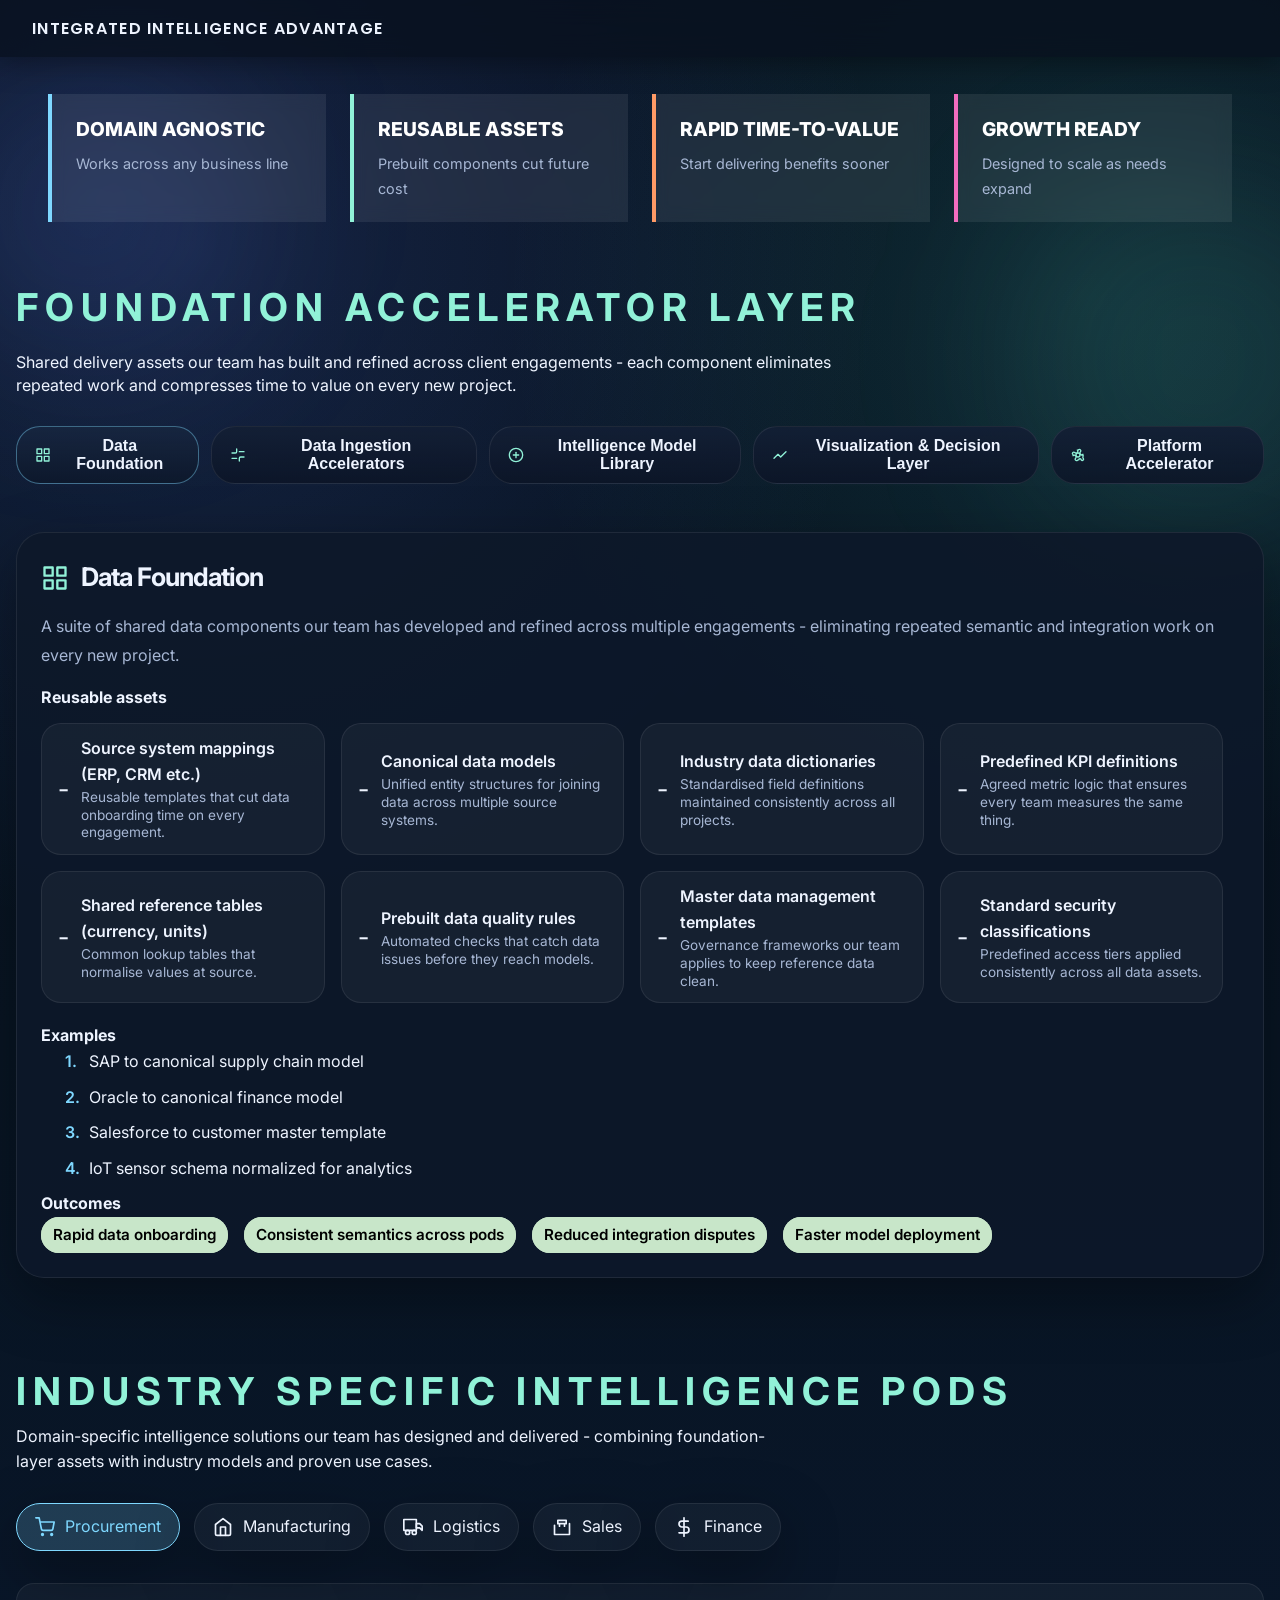
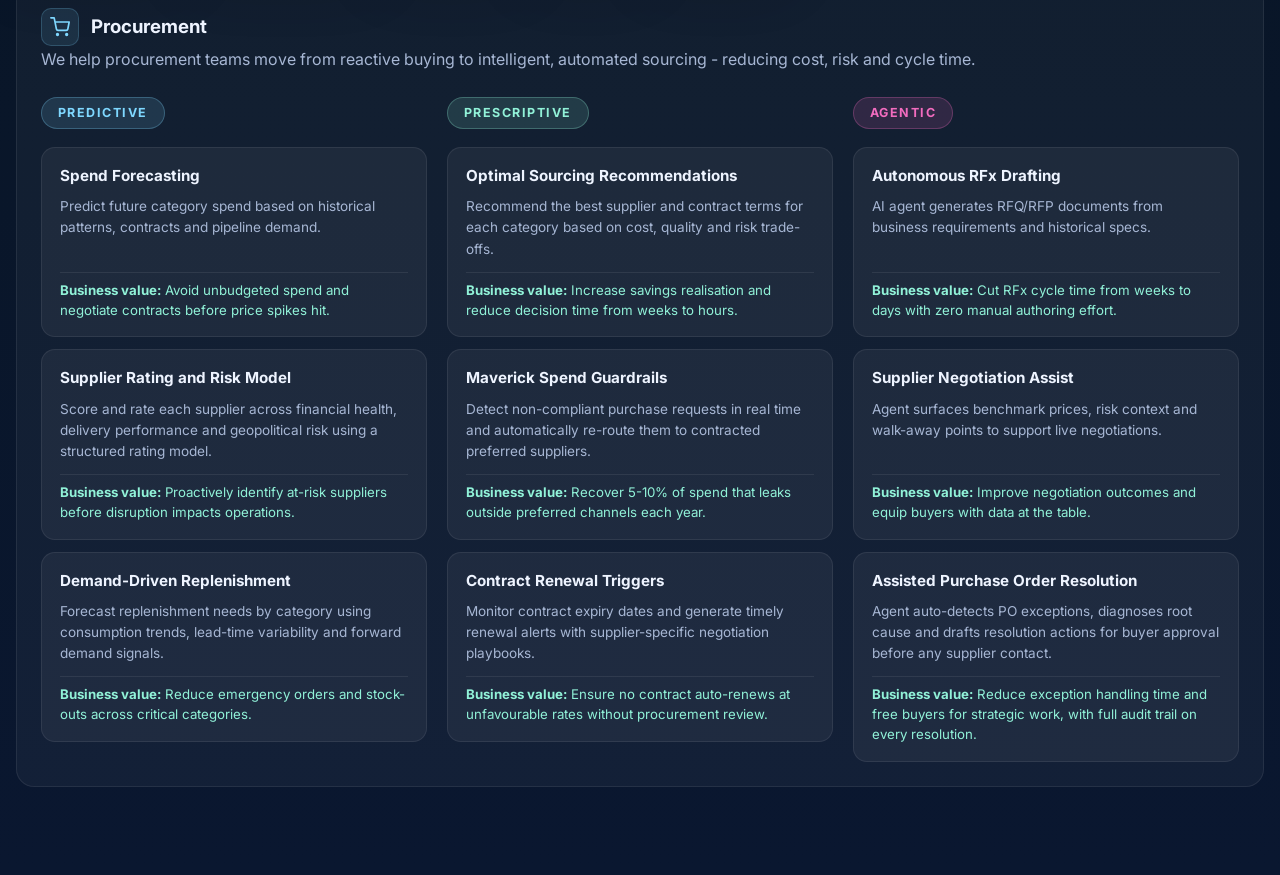
==== index.html @ 70ef869f "Reword all content to confident team-owned voice for leadership presentation" ====
<!DOCTYPE html>
<html lang="en">
<head>
  <meta charset="UTF-8" />
  <meta name="viewport" content="width=device-width, initial-scale=1.0" />
  <title>Foundation Accelerator Catalogue</title>

  <link rel="preconnect" href="https://fonts.googleapis.com">
  <link rel="preconnect" href="https://fonts.gstatic.com" crossorigin>
  <!-- using Inter for body and Poppins for the header title -->
  <link href="https://fonts.googleapis.com/css2?family=Inter:wght@300;400;500;600;700;800&family=Poppins:wght@400;500;600;700&display=swap" rel="stylesheet">

  <!-- make sure the CSS file is referenced relative to this HTML file -->
  <link rel="stylesheet" href="./styles.css" type="text/css">
</head>
<body>
  <div class="bg-glow bg-glow-1"></div>
  <div class="bg-glow bg-glow-2"></div>

  <header class="site-header">
    <div class="header-inner">
      <div class="brand">
        <span>Integrated Intelligence Advantage</span>
      </div>
    </div>
  </header>

  <main class="page-shell">
    <section class="hero">


      <div class="hero-metrics">
        <div class="metric-card">
          <span class="metric-value">Domain Agnostic</span>
          <span class="metric-label">Works across any business line</span>
        </div>
        <div class="metric-card">
          <span class="metric-value">Reusable Assets</span>
          <span class="metric-label">Prebuilt components cut future cost</span>
        </div>
        <div class="metric-card">
          <span class="metric-value">Rapid Time-to-Value</span>
          <span class="metric-label">Start delivering benefits sooner</span>
        </div>
        <div class="metric-card">
          <span class="metric-value">Growth Ready</span>
          <span class="metric-label">Designed to scale as needs expand</span>
        </div>
      </div>
    </section>

    <section class="foundation-section">
      <div class="section-heading">
        <h2 class="eyebrow">Foundation accelerator layer</h2>
        <p class="intro-copy">Shared delivery assets our team has built and refined across client engagements - each component eliminates repeated work and compresses time to value on every new project.</p>
      </div>

      <div class="foundation-layout">
        <!-- category buttons at top -->
        <div class="category-menu">
          <button type="button" class="category-button active" data-key="dataFoundation">
            <span class="btn-icon">
              <svg width="16" height="16" viewBox="0 0 24 24" fill="none" stroke="currentColor" stroke-width="2" stroke-linecap="round" stroke-linejoin="round"><rect x="3" y="3" width="7" height="7"></rect><rect x="14" y="3" width="7" height="7"></rect><rect x="14" y="14" width="7" height="7"></rect><rect x="3" y="14" width="7" height="7"></rect></svg>
            </span>Data Foundation
          </button>
          <button type="button" class="category-button" data-key="dataIngestion">
            <span class="btn-icon">
              <svg width="16" height="16" viewBox="0 0 24 24" fill="none" stroke="currentColor" stroke-width="2" stroke-linecap="round" stroke-linejoin="round"><path d="M10 3v4a2 2 0 0 1-2 2H3"></path><path d="M14 21v-4a2 2 0 0 1 2-2h5"></path><line x1="14" y1="7" x2="21" y2="7"></line><line x1="3" y1="17" x2="10" y2="17"></line></svg>
            </span>Data Ingestion Accelerators
          </button>
          <button type="button" class="category-button" data-key="modelLibrary">
            <span class="btn-icon">
              <svg width="16" height="16" viewBox="0 0 24 24" fill="none" stroke="currentColor" stroke-width="2" stroke-linecap="round" stroke-linejoin="round"><circle cx="12" cy="12" r="10"></circle><path d="M8 12h8"></path><path d="M12 8v8"></path></svg>
            </span>Intelligence Model Library
          </button>
          <button type="button" class="category-button" data-key="visualization">
            <span class="btn-icon">
              <svg width="16" height="16" viewBox="0 0 24 24" fill="none" stroke="currentColor" stroke-width="2" stroke-linecap="round" stroke-linejoin="round"><polyline points="3 17 9 11 13 15 21 7"></polyline></svg>
            </span>Visualization &amp; Decision Layer
          </button>
          <button type="button" class="category-button" data-key="platform">
            <span class="btn-icon">
              <svg width="16" height="16" viewBox="0 0 24 24" fill="none" stroke="currentColor" stroke-width="2" stroke-linecap="round" stroke-linejoin="round"><circle cx="12" cy="12" r="3"></circle><path d="M19.4 15a1.65 1.65 0 0 0 .33 1.82l0 0a2 2 0 0 1-2.83 2.83l0 0A1.65 1.65 0 0 0 13 19.4a1.65 1.65 0 0 0-1.82.33l0 0a2 2 0 0 1-2.83-2.83l0 0A1.65 1.65 0 0 0 4.6 13a1.65 1.65 0 0 0-.33-1.82l0 0a2 2 0 0 1 2.83-2.83l0 0A1.65 1.65 0 0 0 11 4.6a1.65 1.65 0 0 0 1.82-.33l0 0a2 2 0 0 1 2.83 2.83l0 0A1.65 1.65 0 0 0 19.4 11a1.65 1.65 0 0 0 .33 1.82z"></path></svg>
            </span>Platform Accelerator
          </button>
        </div>

        <!-- details area populated by JS -->
        <div class="category-details" id="category-details">
          <!-- default content filled on DOMContentLoaded -->
        </div>
      </div>
    </section>

    <section class="preview-section">
      <div class="section-heading narrow">
        <h2 class="eyebrow">Industry Specific Intelligence Pods</h2>
        <p>Domain-specific intelligence solutions our team has designed and delivered - combining foundation-layer assets with industry models and proven use cases.</p>
      </div>

      <div class="pod-preview-row">
        <div class="preview-pill" data-key="procurement">
          <svg width="20" height="20" viewBox="0 0 24 24" fill="none" stroke="currentColor" stroke-width="2" stroke-linecap="round" stroke-linejoin="round"><circle cx="9" cy="21" r="1"></circle><circle cx="20" cy="21" r="1"></circle><path d="M1 1h4l2.68 13.39a2 2 0 0 0 2 1.61h9.72a2 2 0 0 0 2-1.61L23 6H6"></path></svg>
          Procurement
        </div>
        <div class="preview-pill" data-key="manufacturing">
          <svg width="20" height="20" viewBox="0 0 24 24" fill="none" stroke="currentColor" stroke-width="2" stroke-linecap="round" stroke-linejoin="round"><path d="M3 9l9-7 9 7v11a2 2 0 0 1-2 2H5a2 2 0 0 1-2-2z"></path><polyline points="9 22 9 12 15 12 15 22"></polyline></svg>
          Manufacturing
        </div>
        <div class="preview-pill" data-key="logistics">
          <svg width="20" height="20" viewBox="0 0 24 24" fill="none" stroke="currentColor" stroke-width="2" stroke-linecap="round" stroke-linejoin="round"><rect x="1" y="3" width="15" height="13"></rect><polygon points="16 8 20 8 23 11 23 16 20 13 16 13"></polygon><circle cx="5.5" cy="18.5" r="2.5"></circle><circle cx="13.5" cy="18.5" r="2.5"></circle></svg>
          Logistics
        </div>
        <div class="preview-pill" data-key="sales">
          <svg width="20" height="20" viewBox="0 0 24 24" fill="none" stroke="currentColor" stroke-width="2" stroke-linecap="round" stroke-linejoin="round"><polyline points="21 8 21 21 3 21 3 10"></polyline><path d="M7 4h10v4H7z"></path><path d="M9 9v2m6-2v2"></path></svg>
          Sales
        </div>
        <div class="preview-pill" data-key="finance">
          <svg width="20" height="20" viewBox="0 0 24 24" fill="none" stroke="currentColor" stroke-width="2" stroke-linecap="round" stroke-linejoin="round"><line x1="12" y1="1" x2="12" y2="23"></line><path d="M17 5H9.5a3.5 3.5 0 0 0 0 7h5a3.5 3.5 0 0 1 0 7H6"></path></svg>
          Finance
        </div>
      </div>

      <div id="pod-details" class="pod-details-panel" style="margin-top:32px; padding:24px; background:rgba(255,255,255,0.04); border:1px solid var(--line); border-radius:var(--radius-sm);"></div>
    </section>
  </main>

  <script src="script.js"></script>
</body>
</html>
---- styles.css ----
:root{
  --bg:#07111f;
  --bg-2:#0c1830;
  --panel:rgba(14,24,42,0.92);
  --panel-2:rgba(18,31,53,0.96);
  --line:rgba(255,255,255,0.08);
  --text:#eef4ff;
  --muted:#a7b7d4;
  --accent:#7fd8ff;
  --accent-2:#91f2d8;
  --accent-3:#ff9a66;
  --accent-4:#f26cbf;
  --shadow:0 20px 60px rgba(0,0,0,0.35);
  --radius:24px;
  --radius-sm:18px;
  --max:1600px; /* allow wider layout so filters fit one row */
}

*{
  margin:0;
  padding:0;
  box-sizing:border-box;
}

html{
  scroll-behavior:smooth;
}

body{
  font-family:'Inter',sans-serif;
  color:var(--text);
  background:
    radial-gradient(circle at 15% 10%, rgba(98,130,255,0.16), transparent 28%),
    radial-gradient(circle at 85% 12%, rgba(78,234,205,0.12), transparent 24%),
    linear-gradient(180deg, var(--bg) 0%, #081523 42%, #0a1730 100%);
  min-height:100vh;
  overflow-x:hidden;
}

.bg-glow{
  position:fixed;
  border-radius:50%;
  filter:blur(90px);
  pointer-events:none;
  z-index:0;
}

.bg-glow-1{
  width:300px;
  height:300px;
  top:60px;
  left:-60px;
  background:rgba(97,133,255,0.14);
}

.bg-glow-2{
  width:360px;
  height:360px;
  right:-100px;
  top:180px;
  background:rgba(98,242,214,0.10);
}

.site-header,
.page-shell{
  position:relative;
  z-index:1;
}

.site-header{
  position:fixed;
  top:0;
  left:0;
  right:0;
  background:rgba(8,16,30,0.75);
  backdrop-filter:blur(20px);
  box-shadow:0 4px 30px rgba(0,0,0,0.4);
  z-index:1000;
}
.header-inner{
  width:min(var(--max), calc(100% - 64px));
  margin:0 auto;
  padding:16px 0;
}

/* push content down so it isn't hidden under the fixed header */
.page-shell{
  margin:80px auto 0;
}

.brand{
  display:flex;
  align-items:center;
  gap:12px;
  font-family:'Poppins',sans-serif;
  font-weight:600;
  letter-spacing:0.08em;
  text-transform:uppercase;
  color:var(--text);
}

.brand-dot{
  width:12px;
  height:12px;
  border-radius:50%;
  background:linear-gradient(135deg, var(--accent), var(--accent-2));
  box-shadow:0 0 24px rgba(127,216,255,0.6);
}

.page-shell{
  width:min(var(--max), calc(100% - 32px));
  margin:0 auto;
  line-height:1.6; /* increase line height globally for better readability */
}

.hero{
  /* smaller vertical padding to reduce real estate used by the hero */
  padding:60px 0 50px;
}

.eyebrow{
  color:var(--accent-2);
  text-transform:uppercase;
  letter-spacing:0.18em;
  font-size:0.72rem;
  font-weight:700;
  margin-bottom:12px;
}

.eyebrow.small{
  font-size:0.66rem;
  margin-bottom:8px;
}

.hero h1{
  /* make headline span full width and reduce size for efficiency */
  font-size:clamp(2.2rem, 5vw, 4rem);
  line-height:1.1;
  letter-spacing:-0.03em;
  max-width:none;
  margin-bottom:18px;
}

.hero-copy{
  max-width:860px;
  color:var(--muted);
  font-size:1.05rem;
  line-height:1.8;
}

.hero-metrics{
  display:grid;
  grid-template-columns:repeat(auto-fit, minmax(220px, 1fr));
  gap:24px;
  margin:34px auto 0;
  width:min(var(--max), calc(100% - 64px));
}

.metric-card{
  /* glassy background with accent border and subtle elevation */
  padding:20px 24px;
  border-radius:var(--radius-md);
  background:rgba(255,255,255,0.08);
  backdrop-filter:blur(8px);
  border-left:4px solid var(--accent);
  color:#fff;
  transition:transform 0.2s ease, box-shadow 0.2s ease;
}
.metric-card:hover{
  transform:translateY(-3px);
  box-shadow:0 6px 20px rgba(0,0,0,0.3);
}

/* vibrant stripes by position */
.metric-card:nth-child(1){border-left-color:var(--accent);}
.metric-card:nth-child(2){border-left-color:var(--accent-2);}
.metric-card:nth-child(3){border-left-color:var(--accent-3);}
.metric-card:nth-child(4){border-left-color:var(--accent-4);}

.metric-value{
  display:block;
  font-size:1.2rem;
  font-weight:800;
  text-transform:uppercase;
  margin-bottom:6px;
  color:#fff;
}

.metric-label{
  color:var(--muted);
  font-size:0.9rem;
  line-height:1.5;
}

.foundation-section,
.preview-section{
  padding:16px 0 88px;
}

.section-heading{
  max-width:860px;
  margin-bottom:28px;
}
.section-heading .intro-copy{
  display:inline-block; /* allow natural wrapping */
  margin-top:4px;
  line-height:1.4;
}

.section-heading h2 + .intro-copy{
  margin-top:12px; /* spacing before paragraph if h2 precedes */
}

.section-heading h2{
  font-size:clamp(2rem, 3vw, 3.2rem);
  line-height:1.03;
  white-space:nowrap; /* keep title on one line */
  overflow-wrap:normal;
}

.section-heading.narrow{
  max-width:760px;
}

.section-heading h2{
  font-size:clamp(2rem, 3vw, 3.2rem);
  line-height:1.03;
  white-space:nowrap; /* keep title on one line */
  overflow-wrap:normal;
}
  letter-spacing:-0.045em;
  margin-bottom:12px;
}

.section-heading p{
  color:var(--muted);
  font-size:1.02rem;
  line-height:1.8;
}

.foundation-layout{
  /* now a vertical flow: category menu followed by details panel */
  display:flex;
  flex-direction:column;
  gap:20px;
}

.accelerator-grid{
  display:grid;
  grid-template-columns:repeat(2, minmax(0, 1fr));
  gap:16px;
}

/* category containers within the foundation layout */
/* category containers removed in favour of a button-driven interface */
.accelerator-category{
  display:none;
}

/* menu of top-level categories */
.category-menu{
  display:flex;
  flex-wrap:nowrap; /* prevent wrapping */
  gap:12px;
  margin-bottom:24px;
  overflow-x:auto;
  padding-bottom:4px;
}

.category-button{
  appearance:none;
  background:linear-gradient(180deg, rgba(19,31,53,0.94), rgba(12,21,39,0.88));
  color:var(--text);
  padding:10px 18px;
  border-radius:24px;
  border:1px solid var(--line);
  font-size:1rem;
  font-weight:600;
  cursor:pointer;
  transition:background 0.25s ease, transform 0.2s ease, box-shadow 0.25s ease;
  display:flex;
  align-items:center;
  gap:8px;
}

.category-button .btn-icon svg{
  display:block;
  stroke:var(--accent-2);
  width:16px;
  height:16px;
}

.category-button:hover{
  transform:translateY(-2px);
}

.category-button.active{
  background:linear-gradient(180deg, rgba(23,38,64,0.96), rgba(13,24,43,0.9));
  border-color:rgba(127,216,255,0.42);
}

.category-details{
  background:var(--panel);
  padding:24px;
  border-radius:28px;
  border:1px solid var(--line);
  box-shadow:var(--shadow);
  animation:fadeIn 0.3s ease, pulseShadow 4s ease-in-out infinite alternate;
}

@keyframes pulseShadow{
  from{box-shadow:0 20px 60px rgba(0,0,0,0.35);} 
  to{box-shadow:0 20px 60px rgba(0,0,0,0.45);} 
}

@keyframes fadeIn{
  from{opacity:0; transform:translateY(8px);}
  to{opacity:1; transform:translateY(0);}
}

.category-details h3{
  font-size:1.6rem;
  margin-bottom:14px;
  letter-spacing:-0.04em;
}

.details-header{
  display:flex;
  align-items:center;
  gap:12px;
}
.details-header svg{
  width:28px;
  height:28px;
  stroke:var(--accent-2);
}
.details-icon{
  display:flex;
  align-items:center;
  justify-content:center;
  width:38px;
  height:38px;
  border-radius:10px;
  background:rgba(127,216,255,0.1);
  border:1px solid rgba(127,216,255,0.2);
  flex-shrink:0;
}
.details-icon svg{
  width:20px;
  height:20px;
  stroke:var(--accent);
}

.category-details p{
  color:var(--muted);
  line-height:1.78;
  margin-bottom:16px;
}

/* asset grid instead of plain list */
.asset-grid{
  display:flex;
  flex-wrap:wrap;
  gap:16px;
  margin:12px 0 20px; /* space above and below */
}

.asset-item{
  /* four items per row regardless of total */
  flex:0 1 calc(25% - 16px);
  display:flex;
  align-items:center;
  gap:12px;
  background:rgba(255,255,255,0.04);
  padding:12px 16px;
  border-radius:20px;
  border:1px solid var(--line);
  transition:transform 0.2s ease;
}

.asset-item:hover{
  transform:translateY(-3px);
  background:rgba(255,255,255,0.08);
}

.asset-item .icon{
  font-size:1.6rem;
}

.asset-text{
  display:flex;
  flex-direction:column;
}

.asset-label{
  font-weight:600;
}

.asset-desc{
  font-size:0.85rem;
  color:var(--muted);
  line-height:1.3;
  margin-top:2px;
}
  color:var(--accent);
}

/* section containers */
.section{
  margin-bottom:24px;
}

/* examples list numbered and understated */
.examples-list{
  counter-reset:example;
  list-style:none;
  padding-left:24px;
}

.examples-list li{
  position:relative;
  margin-bottom:10px;
  padding-left:24px;
}

.examples-list li::before{
  counter-increment:example;
  content:counter(example) ".";
  position:absolute;
  left:0;
  color:var(--accent);
  font-weight:600;
}

/* outcomes list containers */
.outcomes-list{
  list-style:none;
  display:flex;
  flex-wrap:nowrap; /* keep one line */
  gap:8px;
  padding:0;
  overflow-x:auto; /* allow scrolling if too many */
}

.outcomes-list li{
  padding:0; /* handled by outcome-block */
  background:transparent;
  border:none;
}

/* outcomes are simple curved rectangle blocks, no icons */
.outcome-block{
  display:inline-block;
  background:#c8e6c9 !important;   /* light pastel green */
  color:#000 !important;
  padding:6px 12px !important;
  border-radius:999px !important;
  white-space:nowrap;
  margin-right:8px !important;
  font-size:0.95rem !important;
  font-weight:600 !important;
  box-shadow:0 0 0 2px #c8e6c9 inset;
}

/* reduce paragraph emphasis for description */
.detail-section p{
  margin-bottom:12px;
}

/* grids for examples and outcomes */
.example-grid{
  display:flex;
  flex-wrap:wrap;
  gap:12px;
  margin:16px 0; /* space above and below examples */
}

.example-item{
  background:rgba(255,255,255,0.06);
  padding:10px 14px;
  border-radius:20px;
  font-size:0.95rem;
  color:var(--text);
  border:1px solid var(--line);
  flex:0 1 calc(50% - 12px);
}

/* outcomes may be highlighted differently */
.example-grid.outcomes .example-item{
  background:rgba(127,216,255,0.12);
  border-color:rgba(127,216,255,0.3);
}

/* subsection styles with icon headings */
.detail-section{
  margin-bottom:24px;
}

.detail-section h4{
  font-size:1.1rem;
  display:flex;
  align-items:center;
  gap:8px;
  margin:24px 0 12px; /* extra space above heading */
}

.detail-section h4 .icon{
  font-size:1.4rem;
}

/* hide original card styles since we're not using them now */
.accelerator-grid,
.accelerator-card{
  display:none;
}

.accelerator-card{
  appearance:none;
  -webkit-appearance:none;
  width:100%;
  min-height:200px;
  border:none;
  outline:none;
  text-align:left;
  font:inherit;
  color:var(--text);
  padding:22px;
  border-radius:24px;
  background:linear-gradient(180deg, rgba(19,31,53,0.94), rgba(12,21,39,0.88));
  border:1px solid var(--line);
  box-shadow:var(--shadow);
  cursor:pointer;
  transition:transform 0.25s ease, border-color 0.25s ease, background 0.25s ease, box-shadow 0.25s ease;
}

.accelerator-card:hover{
  transform:translateY(-5px);
  border-color:rgba(145,242,216,0.34);
  background:linear-gradient(180deg, rgba(23,38,64,0.96), rgba(13,24,43,0.9));
}

.accelerator-card.active{
  transform:translateY(-5px);
  border-color:rgba(127,216,255,0.42);
  box-shadow:0 24px 60px rgba(0,0,0,0.38), 0 0 0 1px rgba(127,216,255,0.18) inset;
}

/* card-tag is no longer used; categories are shown above groups of cards */
.card-tag{
  display:none;
}

.accelerator-card h3{
  font-size:1.18rem;
  line-height:1.25;
  letter-spacing:-0.025em;
  margin-bottom:10px;
}

.accelerator-card p{
  color:var(--muted);
  font-size:0.96rem;
  line-height:1.7;
}

.detail-panel{
  position:sticky;
  top:96px;
  padding:24px;
  border-radius:28px;
  border:1px solid var(--line);
  background:linear-gradient(180deg, rgba(18,30,52,0.97), rgba(10,18,34,0.94));
  box-shadow:var(--shadow);
}

.detail-panel h3{
  font-size:1.9rem;
  line-height:1.05;
  letter-spacing:-0.04em;
  margin-bottom:14px;
}

.impact-chip{
  display:inline-flex;
  align-items:center;
  min-height:38px;
  padding:0 14px;
  border-radius:999px;
  color:var(--accent);
  background:rgba(255,255,255,0.05);
  border:1px solid rgba(255,255,255,0.08);
  font-size:0.92rem;
  margin-bottom:18px;
}

.detail-block{
  padding:18px 0;
  border-top:1px solid rgba(255,255,255,0.08);
}

.detail-block:first-of-type{
  border-top:none;
}

.detail-block h4{
  font-size:1rem;
  letter-spacing:-0.02em;
  margin-bottom:10px;
}

.detail-block p{
  color:var(--muted);
  line-height:1.78;
}

.detail-block ul{
  padding-left:18px;
  color:var(--muted);
}

.detail-block li{
  margin-bottom:10px;
  line-height:1.7;
}

.preview-section{
  padding-top:6px;
}

.pod-preview-row{
  display:flex;
  flex-wrap:wrap;
  gap:14px;
  margin-top:16px;
}

.preview-pill{
  min-height:48px;
  display:inline-flex;
  align-items:center;
  gap:10px; /* space between icon and text */
  padding:0 18px;
  border-radius:999px;
  border:1px solid var(--line);
  background:rgba(255,255,255,0.04);
  color:var(--text);
  box-shadow:var(--shadow);
}

.preview-pill svg{
  flex-shrink:0;
  stroke:currentColor;
}

.preview-pill.muted{
  color:var(--muted);
}

.preview-pill.active{
  background:rgba(127,216,255,0.2);
  border-color:var(--accent);
  color:var(--accent);
}

/* ---------- Industry pod 3-column layout ---------- */
.pod-intro{
  color:var(--muted);
  line-height:1.7;
  margin-bottom:24px;
  font-size:1rem;
}

.pod-columns-grid{
  display:grid;
  grid-template-columns:repeat(3, 1fr);
  gap:20px;
  align-items:start;
}

.pod-column{
  display:flex;
  flex-direction:column;
  gap:14px;
}

.pod-column > .tier-badge{
  align-self:flex-start; /* prevent badge from stretching full width */
  margin-bottom:4px;
}

.tier-badge{
  display:inline-block;
  padding:5px 16px;
  border-radius:999px;
  font-size:0.78rem;
  font-weight:700;
  letter-spacing:0.12em;
  text-transform:uppercase;
  margin-bottom:4px;
}

.pod-column-cards{
  display:flex;
  flex-direction:column;
  gap:12px;
}

.pod-use-case{
  background:rgba(255,255,255,0.05);
  border:1px solid var(--line);
  border-radius:14px;
  padding:16px 18px;
  display:flex;
  flex-direction:column;
  gap:8px;
  transition:transform 0.2s ease, box-shadow 0.2s ease;
}

.pod-use-case:hover{
  transform:translateY(-2px);
  box-shadow:0 8px 24px rgba(0,0,0,0.3);
}

.puc-title{
  font-weight:700;
  font-size:0.95rem;
  color:var(--text);
}

.puc-desc{
  font-size:0.85rem;
  color:var(--muted);
  line-height:1.55;
  min-height:calc(0.85rem * 1.55 * 3); /* reserve space for at least 3 lines */
}

.puc-value{
  font-size:0.83rem;
  color:var(--accent-2);
  line-height:1.5;
  margin-top:4px;
  padding-top:8px;
  border-top:1px solid var(--line);
}

.value-label{
  font-weight:700;
  color:var(--accent-2);
}

@media (max-width:1100px){
  .hero-metrics,
  .foundation-layout{
    grid-template-columns:1fr;
  }

  .detail-panel{
    position:static;
  }
}

@media (max-width:760px){
  .site-header{
    border-radius:24px;
    padding:16px;
  }

  .accelerator-grid{
    grid-template-columns:1fr;
  }

  .hero{
    padding:72px 0 56px;
  }

  .detail-panel h3{
    font-size:1.55rem;
  }
}
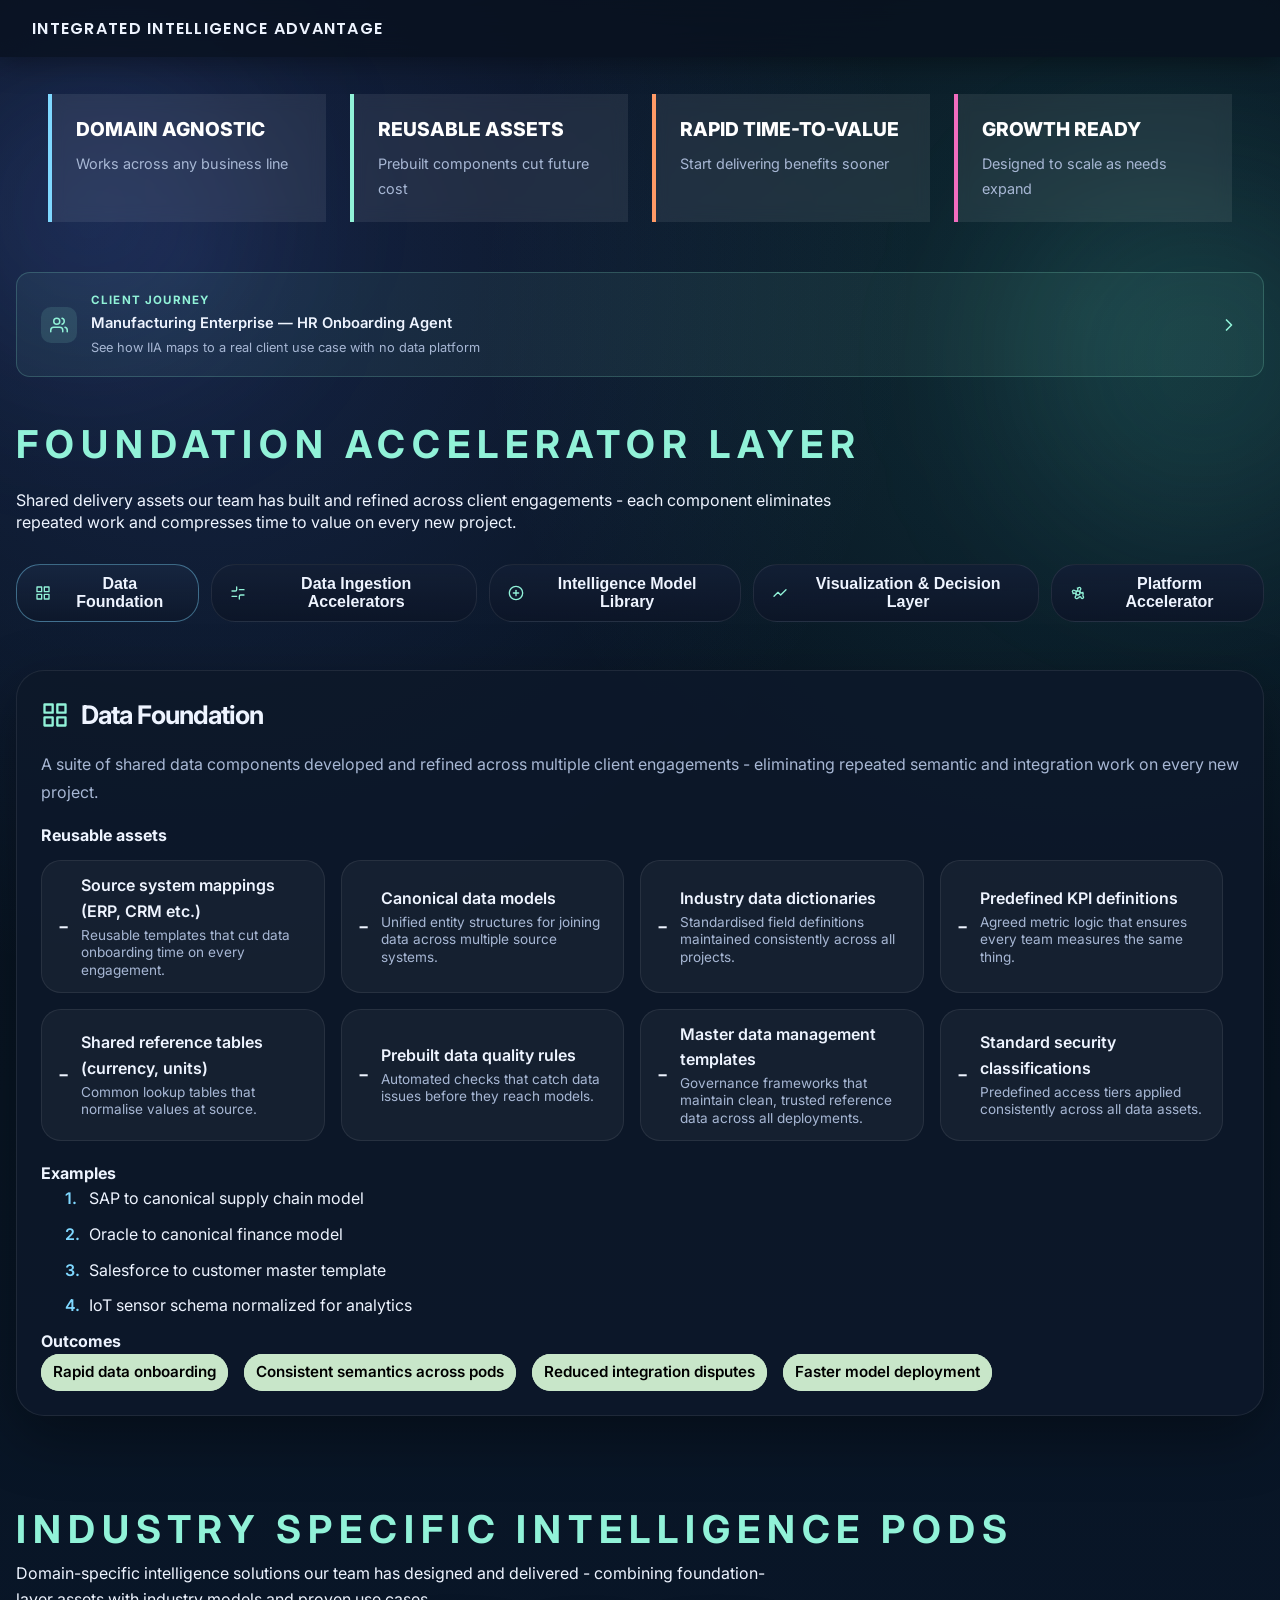
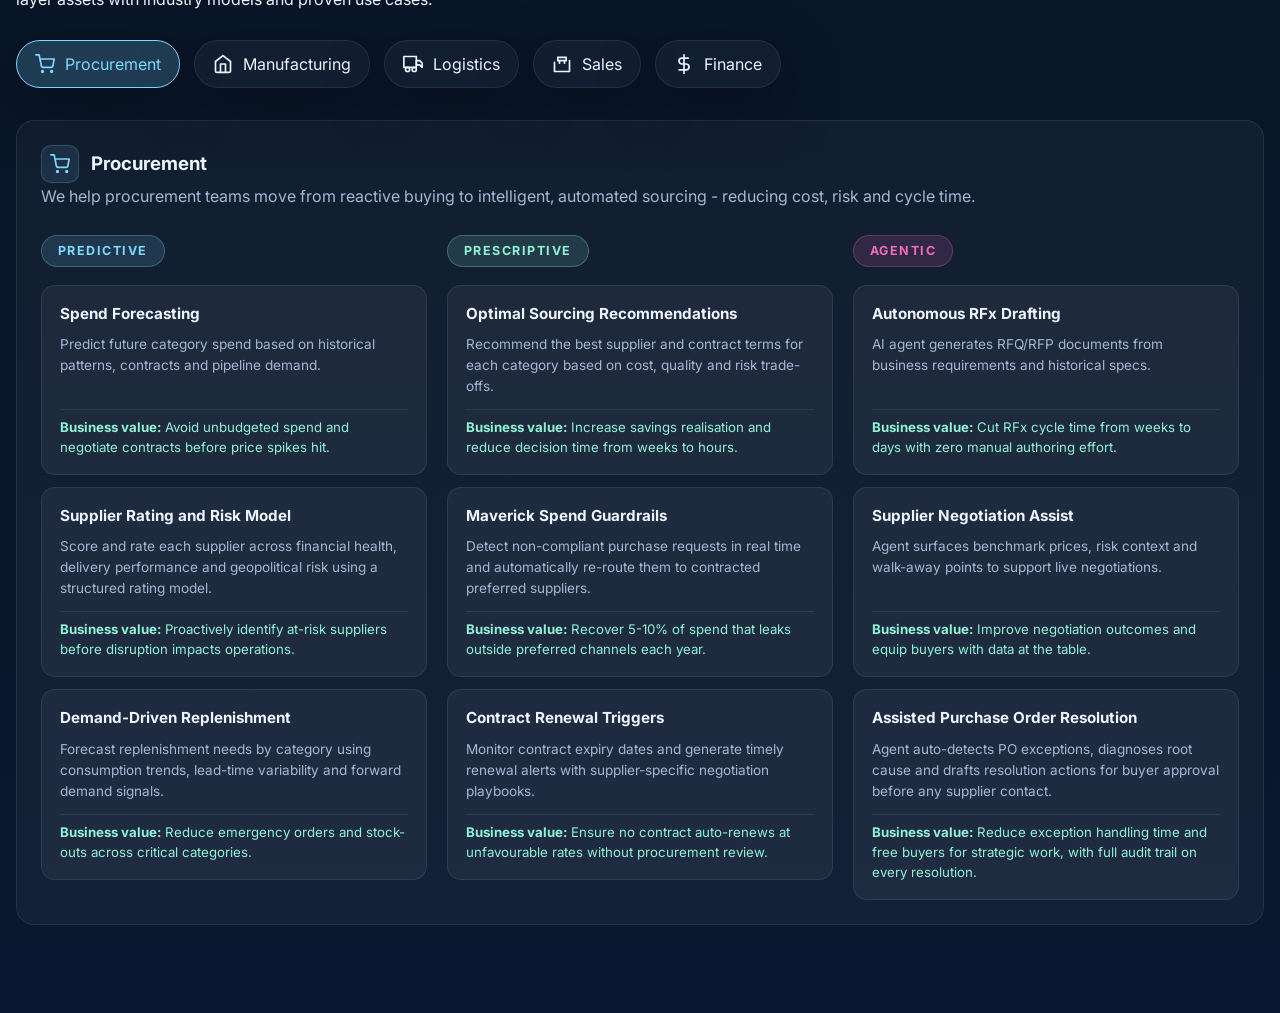
==== commit 9a193695: "Add HR Onboarding Agent client journey page with framework mapping, flow diagram, and HR Intelligenc" ====
--- a/index.html
+++ b/index.html
@@ -47,6 +47,22 @@
           <span class="metric-label">Designed to scale as needs expand</span>
         </div>
       </div>
+    </section>
+
+    <section style="padding:0 0 32px;">
+      <a href="journey.html" style="display:flex; align-items:center; justify-content:space-between; gap:16px; background:rgba(145,242,216,0.06); border:1px solid rgba(145,242,216,0.2); border-radius:14px; padding:18px 24px; text-decoration:none; transition:background 0.2s;">
+        <div style="display:flex; align-items:center; gap:14px;">
+          <div style="display:flex; align-items:center; justify-content:center; width:36px; height:36px; border-radius:10px; background:rgba(145,242,216,0.12); flex-shrink:0;">
+            <svg width="18" height="18" viewBox="0 0 24 24" fill="none" stroke="#91f2d8" stroke-width="2" stroke-linecap="round" stroke-linejoin="round"><path d="M17 21v-2a4 4 0 0 0-4-4H5a4 4 0 0 0-4 4v2"></path><circle cx="9" cy="7" r="4"></circle><path d="M23 21v-2a4 4 0 0 0-3-3.87"></path><path d="M16 3.13a4 4 0 0 1 0 7.75"></path></svg>
+          </div>
+          <div>
+            <div style="font-size:0.72rem; font-weight:700; letter-spacing:0.1em; text-transform:uppercase; color:#91f2d8; margin-bottom:3px;">Client Journey</div>
+            <div style="font-size:0.92rem; font-weight:600; color:var(--text);">Manufacturing Enterprise — HR Onboarding Agent</div>
+            <div style="font-size:0.8rem; color:var(--muted); margin-top:2px;">See how IIA maps to a real client use case with no data platform</div>
+          </div>
+        </div>
+        <svg width="20" height="20" viewBox="0 0 24 24" fill="none" stroke="#91f2d8" stroke-width="2" stroke-linecap="round" stroke-linejoin="round" style="flex-shrink:0;"><polyline points="9 18 15 12 9 6"></polyline></svg>
+      </a>
     </section>
 
     <section class="foundation-section">
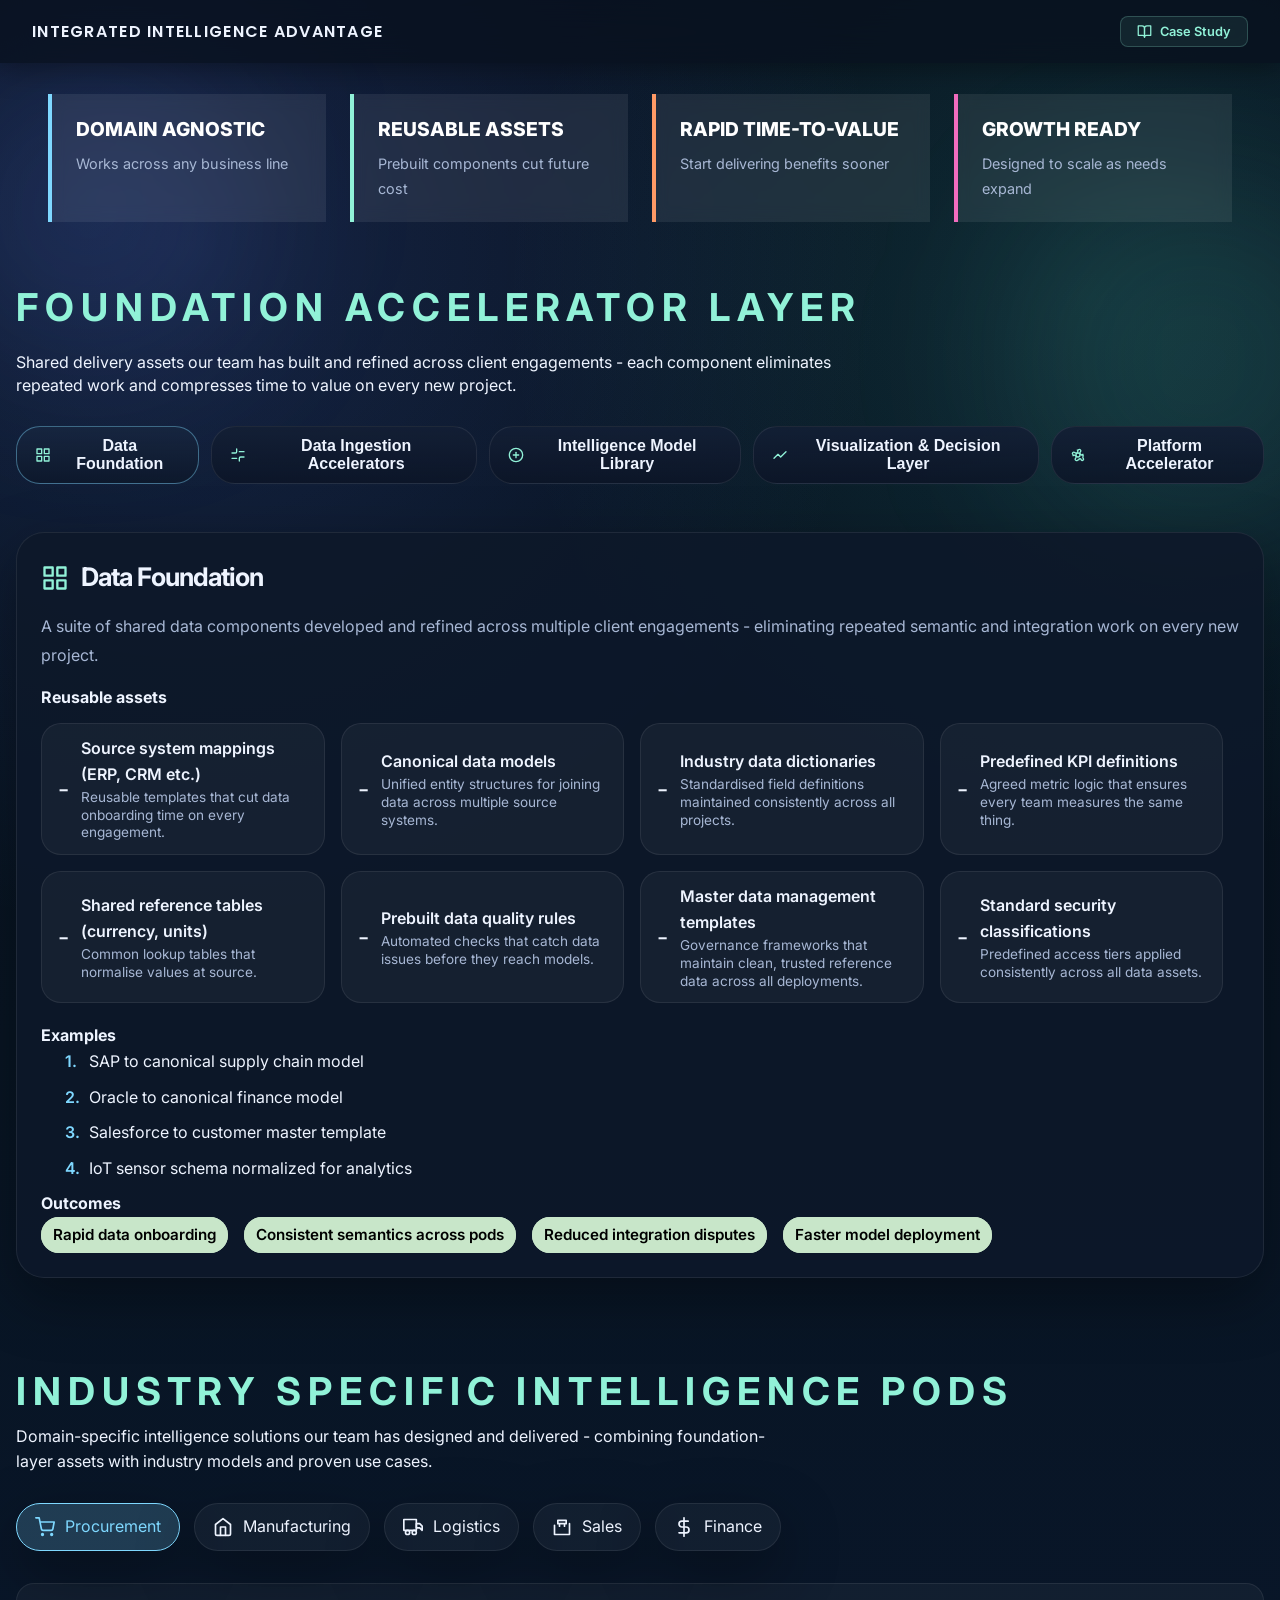
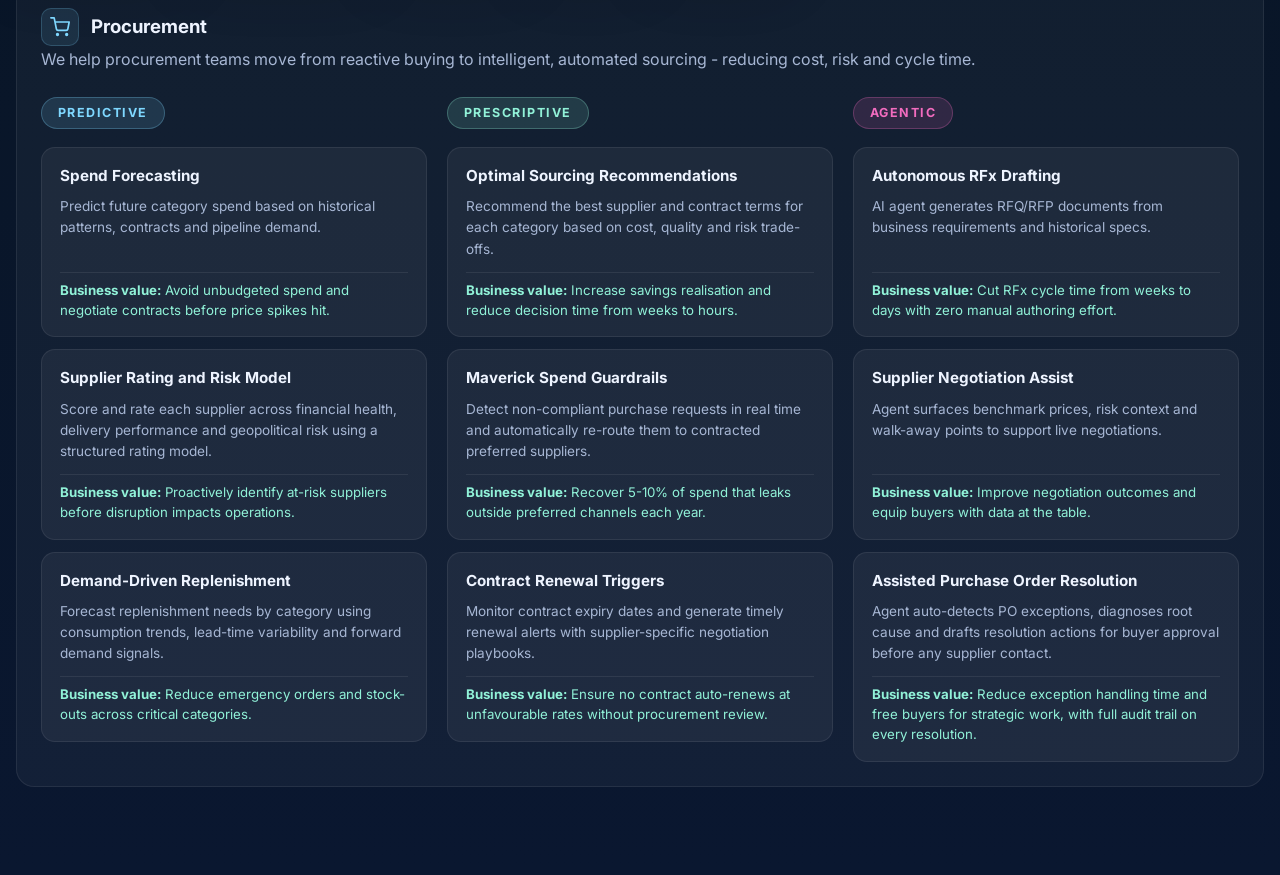
==== commit a483d388: "Clean em dashes, sharpen content for execs, move nav to fixed header" ====
--- a/index.html
+++ b/index.html
@@ -22,6 +22,10 @@
       <div class="brand">
         <span>Integrated Intelligence Advantage</span>
       </div>
+      <a href="journey.html" class="header-nav-btn">
+        <svg width="15" height="15" viewBox="0 0 24 24" fill="none" stroke="currentColor" stroke-width="2" stroke-linecap="round" stroke-linejoin="round"><path d="M2 3h6a4 4 0 0 1 4 4v14a3 3 0 0 0-3-3H2z"></path><path d="M22 3h-6a4 4 0 0 0-4 4v14a3 3 0 0 1 3-3h7z"></path></svg>
+        Case Study
+      </a>
     </div>
   </header>
 
@@ -47,22 +51,6 @@
           <span class="metric-label">Designed to scale as needs expand</span>
         </div>
       </div>
-    </section>
-
-    <section style="padding:0 0 32px;">
-      <a href="journey.html" style="display:flex; align-items:center; justify-content:space-between; gap:16px; background:rgba(145,242,216,0.06); border:1px solid rgba(145,242,216,0.2); border-radius:14px; padding:18px 24px; text-decoration:none; transition:background 0.2s;">
-        <div style="display:flex; align-items:center; gap:14px;">
-          <div style="display:flex; align-items:center; justify-content:center; width:36px; height:36px; border-radius:10px; background:rgba(145,242,216,0.12); flex-shrink:0;">
-            <svg width="18" height="18" viewBox="0 0 24 24" fill="none" stroke="#91f2d8" stroke-width="2" stroke-linecap="round" stroke-linejoin="round"><path d="M17 21v-2a4 4 0 0 0-4-4H5a4 4 0 0 0-4 4v2"></path><circle cx="9" cy="7" r="4"></circle><path d="M23 21v-2a4 4 0 0 0-3-3.87"></path><path d="M16 3.13a4 4 0 0 1 0 7.75"></path></svg>
-          </div>
-          <div>
-            <div style="font-size:0.72rem; font-weight:700; letter-spacing:0.1em; text-transform:uppercase; color:#91f2d8; margin-bottom:3px;">Client Journey</div>
-            <div style="font-size:0.92rem; font-weight:600; color:var(--text);">Manufacturing Enterprise — HR Onboarding Agent</div>
-            <div style="font-size:0.8rem; color:var(--muted); margin-top:2px;">See how IIA maps to a real client use case with no data platform</div>
-          </div>
-        </div>
-        <svg width="20" height="20" viewBox="0 0 24 24" fill="none" stroke="#91f2d8" stroke-width="2" stroke-linecap="round" stroke-linejoin="round" style="flex-shrink:0;"><polyline points="9 18 15 12 9 6"></polyline></svg>
-      </a>
     </section>
 
     <section class="foundation-section">
--- a/styles.css
+++ b/styles.css
@@ -81,7 +81,26 @@
   width:min(var(--max), calc(100% - 64px));
   margin:0 auto;
   padding:16px 0;
-}
+  display:flex;
+  align-items:center;
+  justify-content:space-between;
+}
+.header-nav-btn{
+  display:inline-flex;
+  align-items:center;
+  gap:8px;
+  padding:7px 16px;
+  border-radius:8px;
+  background:rgba(145,242,216,0.08);
+  border:1px solid rgba(145,242,216,0.22);
+  color:var(--accent-2);
+  font-size:0.8rem;
+  font-weight:600;
+  text-decoration:none;
+  white-space:nowrap;
+  transition:background 0.2s;
+}
+.header-nav-btn:hover{ background:rgba(145,242,216,0.16); }
 
 /* push content down so it isn't hidden under the fixed header */
 .page-shell{
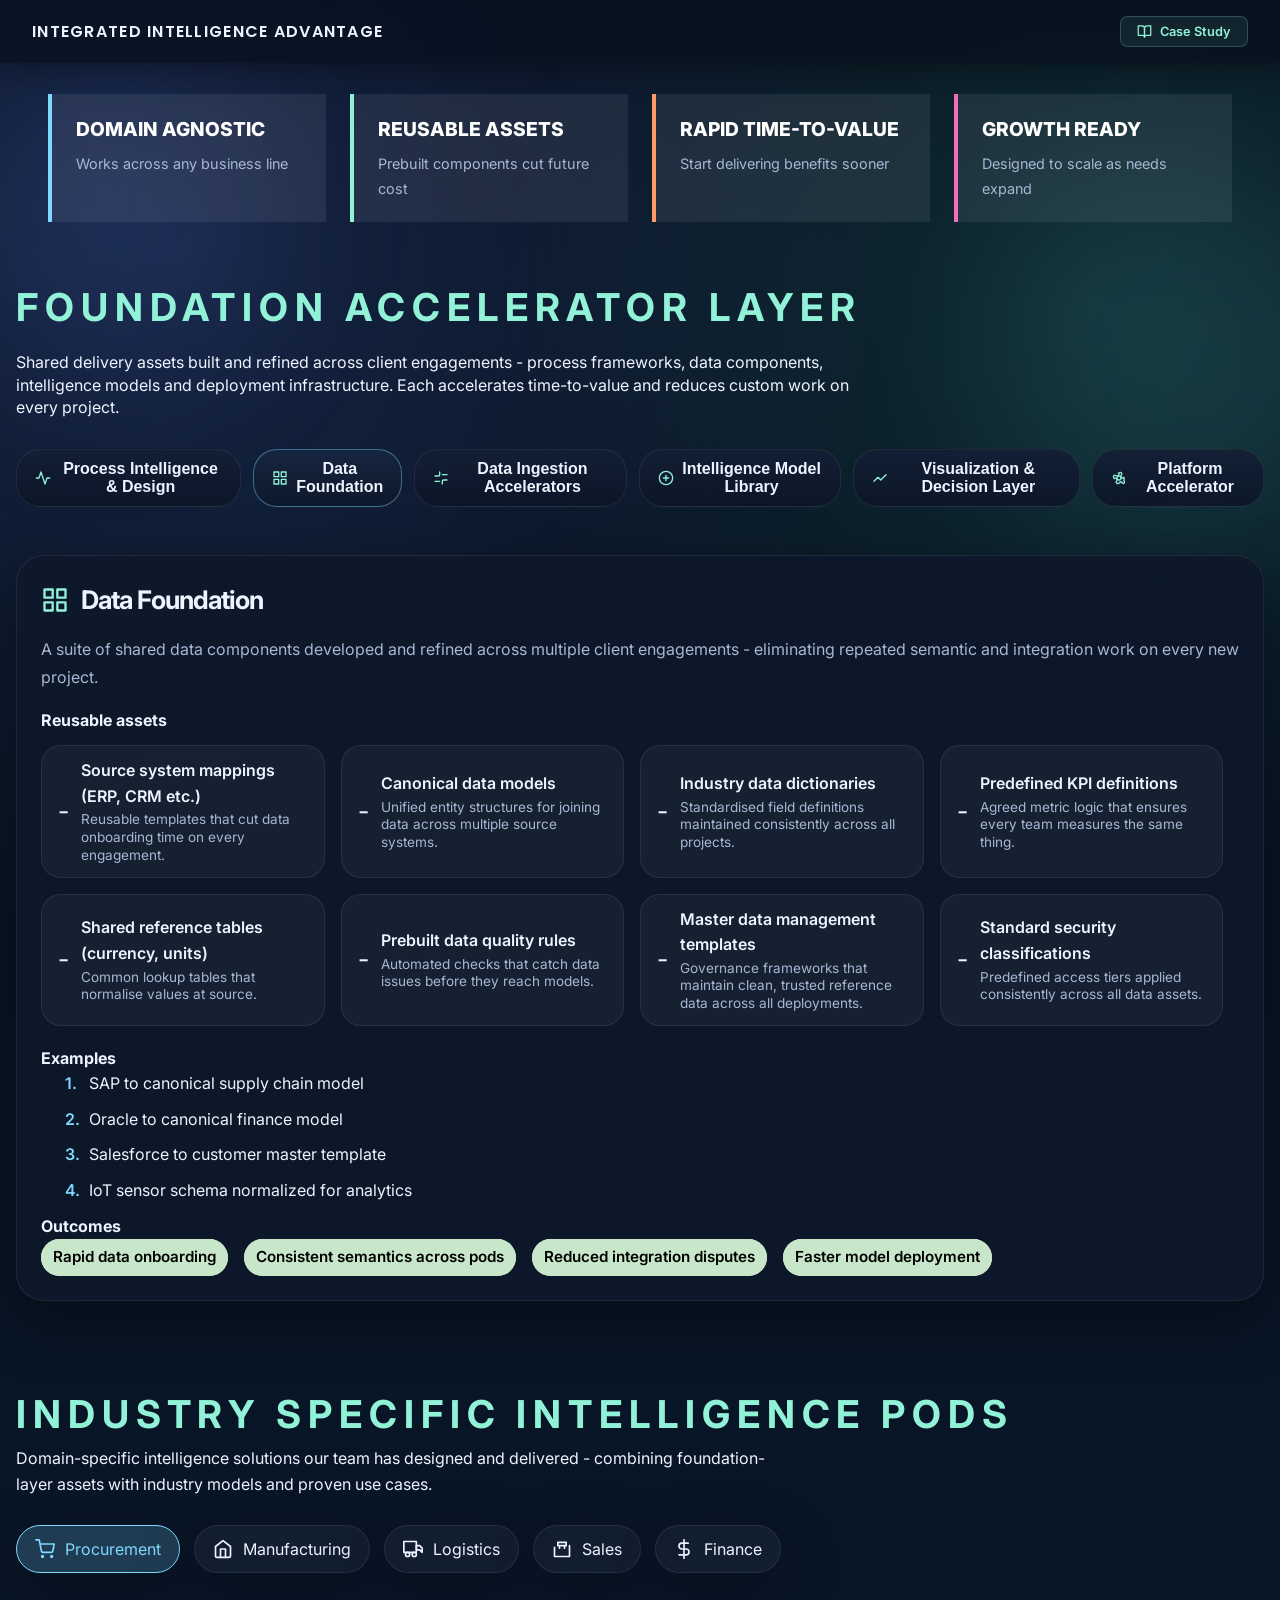
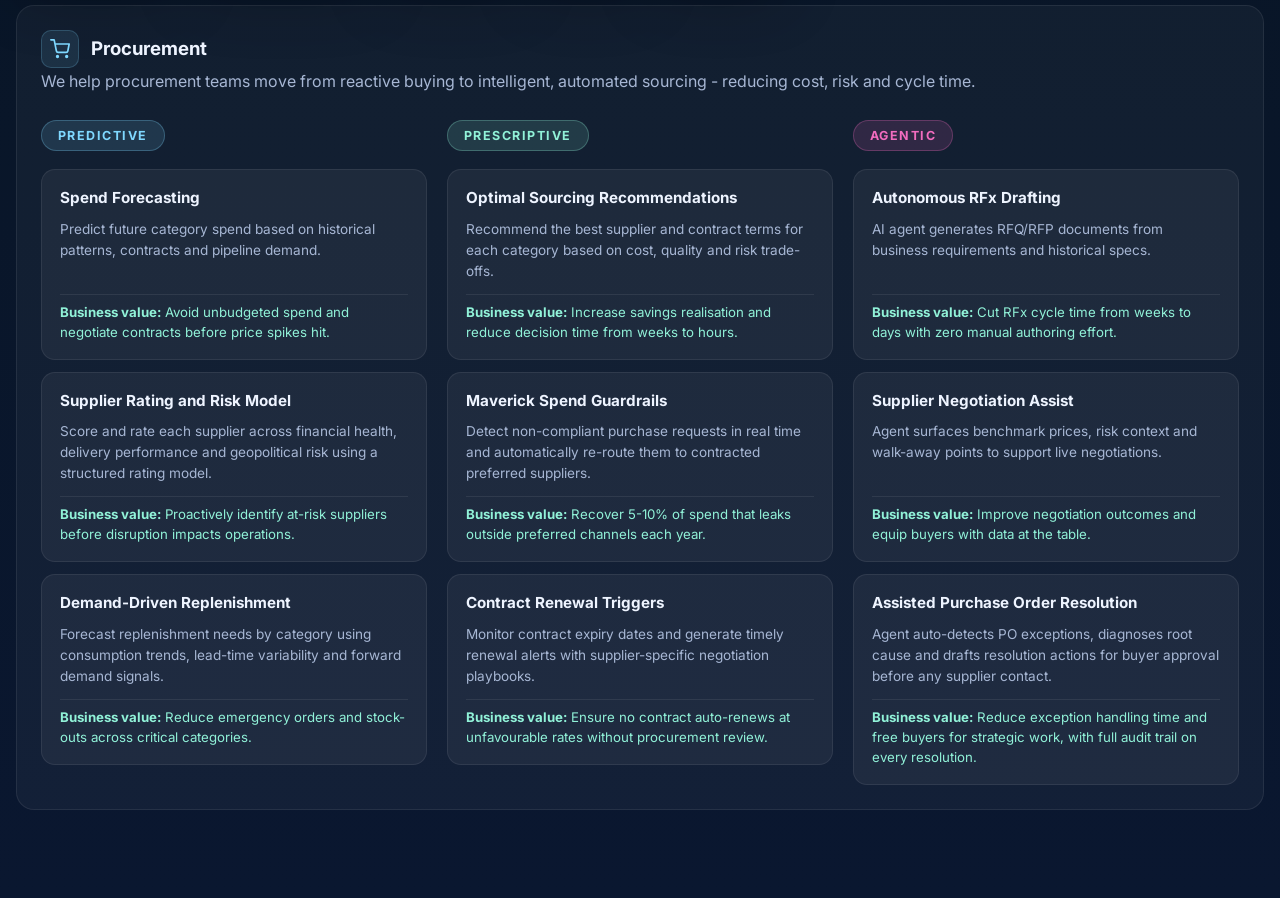
==== commit 1ecb31b7: "Add Process Intelligence & Design as foundational component - clarify tool and process maturity requ" ====
--- a/index.html
+++ b/index.html
@@ -56,13 +56,18 @@
     <section class="foundation-section">
       <div class="section-heading">
         <h2 class="eyebrow">Foundation accelerator layer</h2>
-        <p class="intro-copy">Shared delivery assets our team has built and refined across client engagements - each component eliminates repeated work and compresses time to value on every new project.</p>
+        <p class="intro-copy">Shared delivery assets built and refined across client engagements - process frameworks, data components, intelligence models and deployment infrastructure. Each accelerates time-to-value and reduces custom work on every project.</p>
       </div>
 
       <div class="foundation-layout">
         <!-- category buttons at top -->
         <div class="category-menu">
-          <button type="button" class="category-button active" data-key="dataFoundation">
+          <button type="button" class="category-button active" data-key="processIntelligence">
+            <span class="btn-icon">
+              <svg width="16" height="16" viewBox="0 0 24 24" fill="none" stroke="currentColor" stroke-width="2" stroke-linecap="round" stroke-linejoin="round"><polyline points="22 12 18 12 15 21 9 3 6 12 2 12"></polyline></svg>
+            </span>Process Intelligence & Design
+          </button>
+          <button type="button" class="category-button" data-key="dataFoundation">
             <span class="btn-icon">
               <svg width="16" height="16" viewBox="0 0 24 24" fill="none" stroke="currentColor" stroke-width="2" stroke-linecap="round" stroke-linejoin="round"><rect x="3" y="3" width="7" height="7"></rect><rect x="14" y="3" width="7" height="7"></rect><rect x="14" y="14" width="7" height="7"></rect><rect x="3" y="14" width="7" height="7"></rect></svg>
             </span>Data Foundation
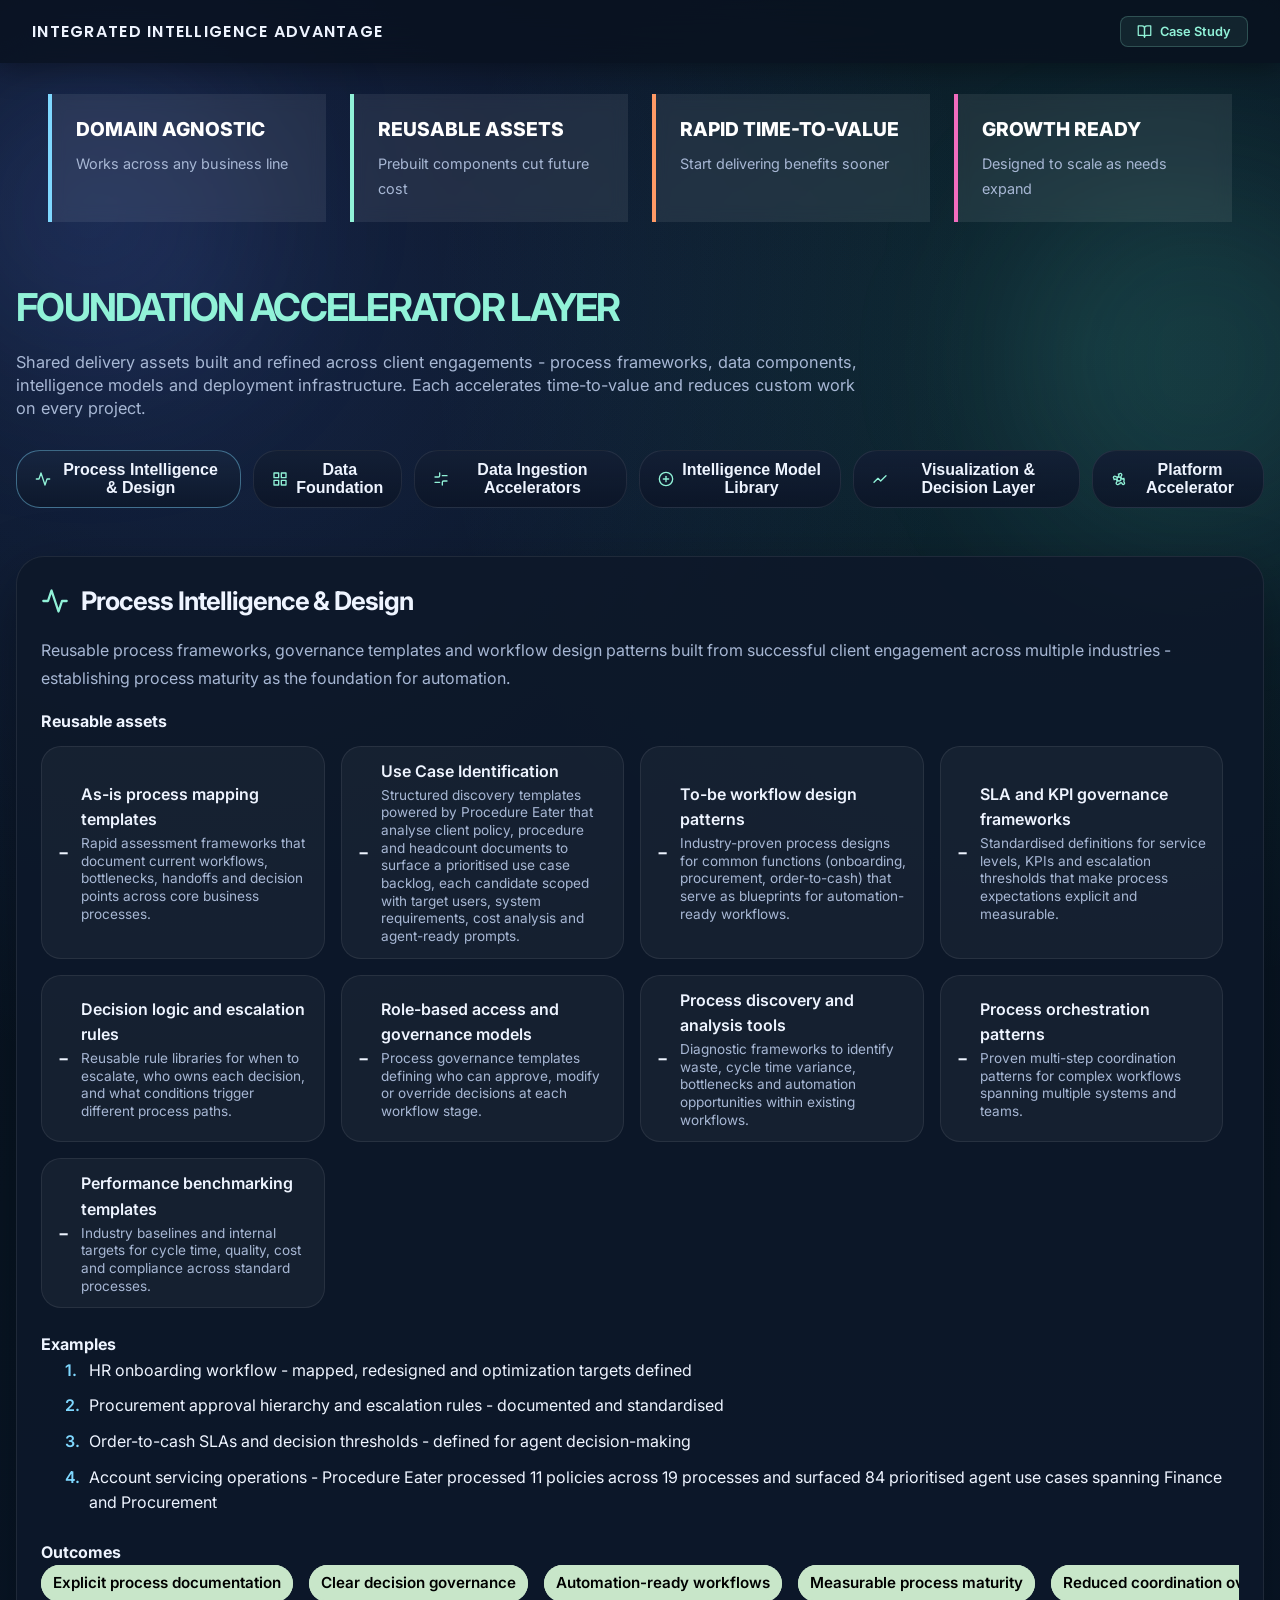
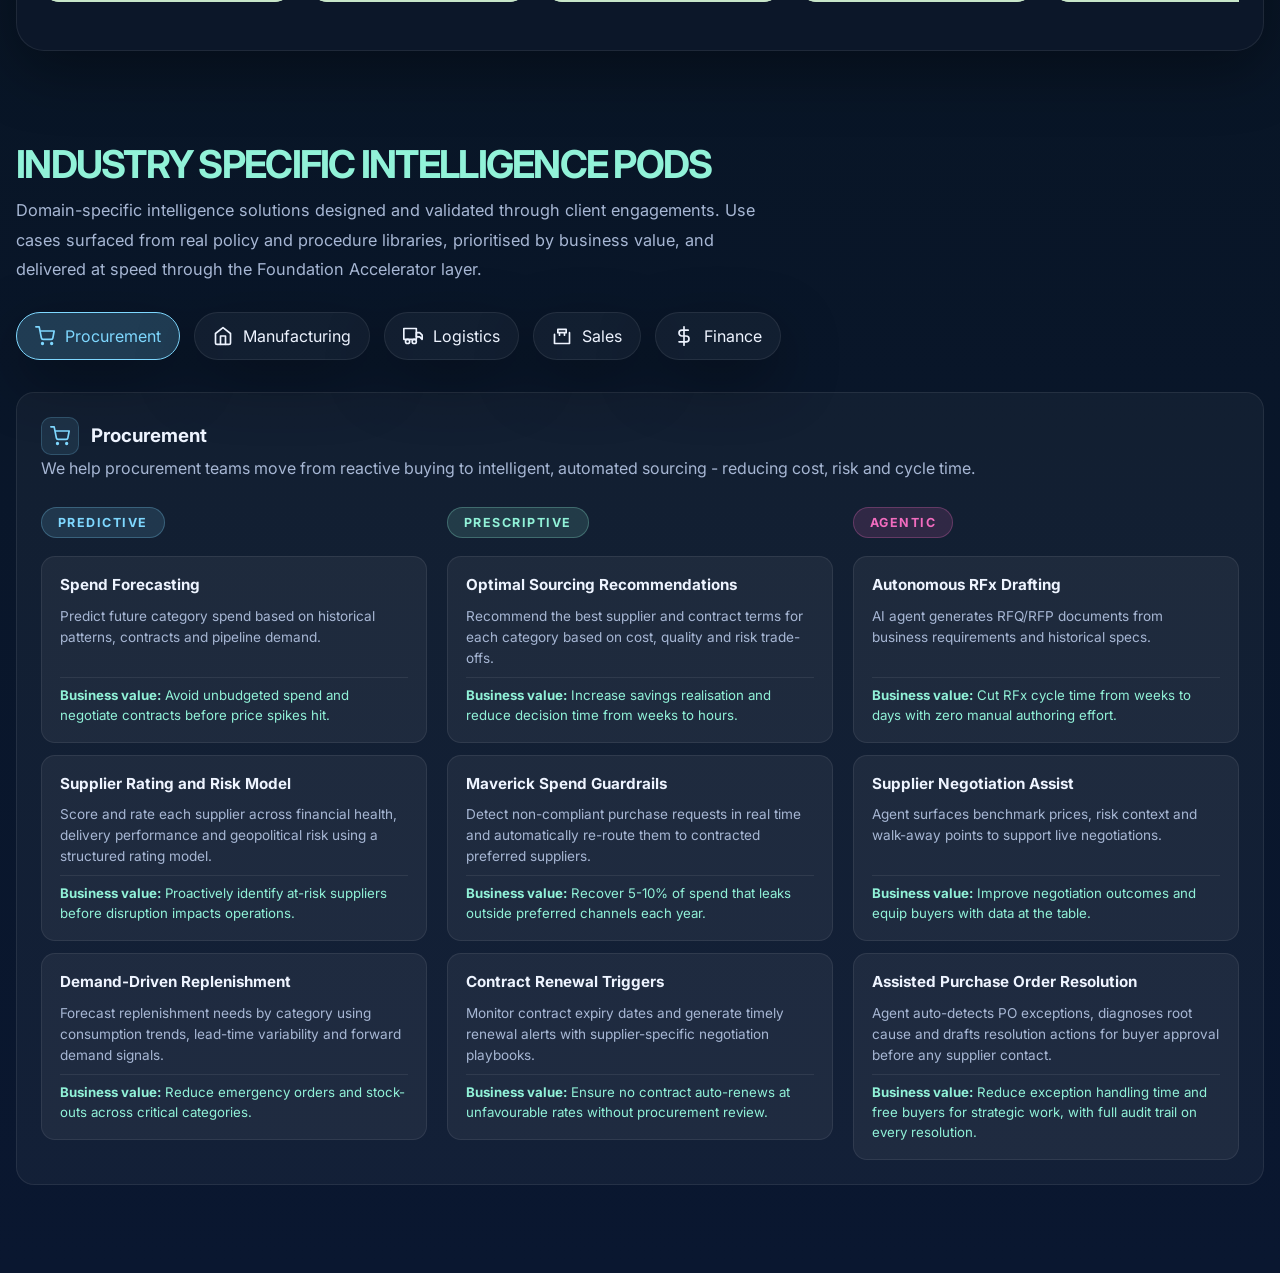
==== commit f89cae3d: "Incorporate Procedure Eater as Use Case Identification within Process Intelligence layer - Added Use" ====
--- a/index.html
+++ b/index.html
@@ -7,10 +7,8 @@
 
   <link rel="preconnect" href="https://fonts.googleapis.com">
   <link rel="preconnect" href="https://fonts.gstatic.com" crossorigin>
-  <!-- using Inter for body and Poppins for the header title -->
   <link href="https://fonts.googleapis.com/css2?family=Inter:wght@300;400;500;600;700;800&family=Poppins:wght@400;500;600;700&display=swap" rel="stylesheet">
 
-  <!-- make sure the CSS file is referenced relative to this HTML file -->
   <link rel="stylesheet" href="./styles.css" type="text/css">
 </head>
 <body>
@@ -31,8 +29,6 @@
 
   <main class="page-shell">
     <section class="hero">
-
-
       <div class="hero-metrics">
         <div class="metric-card">
           <span class="metric-value">Domain Agnostic</span>
@@ -60,12 +56,12 @@
       </div>
 
       <div class="foundation-layout">
-        <!-- category buttons at top -->
         <div class="category-menu">
+
           <button type="button" class="category-button active" data-key="processIntelligence">
             <span class="btn-icon">
               <svg width="16" height="16" viewBox="0 0 24 24" fill="none" stroke="currentColor" stroke-width="2" stroke-linecap="round" stroke-linejoin="round"><polyline points="22 12 18 12 15 21 9 3 6 12 2 12"></polyline></svg>
-            </span>Process Intelligence & Design
+            </span>Process Intelligence &amp; Design
           </button>
           <button type="button" class="category-button" data-key="dataFoundation">
             <span class="btn-icon">
@@ -104,7 +100,7 @@
     <section class="preview-section">
       <div class="section-heading narrow">
         <h2 class="eyebrow">Industry Specific Intelligence Pods</h2>
-        <p>Domain-specific intelligence solutions our team has designed and delivered - combining foundation-layer assets with industry models and proven use cases.</p>
+        <p>Domain-specific intelligence solutions designed and validated through client engagements. Use cases surfaced from real policy and procedure libraries, prioritised by business value, and delivered at speed through the Foundation Accelerator layer.</p>
       </div>
 
       <div class="pod-preview-row">
@@ -136,4 +132,4 @@
 
   <script src="script.js"></script>
 </body>
-</html>+</html>
--- a/styles.css
+++ b/styles.css
@@ -13,7 +13,7 @@
   --shadow:0 20px 60px rgba(0,0,0,0.35);
   --radius:24px;
   --radius-sm:18px;
-  --max:1600px; /* allow wider layout so filters fit one row */
+  --max:1600px;
 }
 
 *{
@@ -77,6 +77,7 @@
   box-shadow:0 4px 30px rgba(0,0,0,0.4);
   z-index:1000;
 }
+
 .header-inner{
   width:min(var(--max), calc(100% - 64px));
   margin:0 auto;
@@ -85,6 +86,7 @@
   align-items:center;
   justify-content:space-between;
 }
+
 .header-nav-btn{
   display:inline-flex;
   align-items:center;
@@ -100,9 +102,11 @@
   white-space:nowrap;
   transition:background 0.2s;
 }
-.header-nav-btn:hover{ background:rgba(145,242,216,0.16); }
-
-/* push content down so it isn't hidden under the fixed header */
+
+.header-nav-btn:hover{
+  background:rgba(145,242,216,0.16);
+}
+
 .page-shell{
   margin:80px auto 0;
 }
@@ -129,11 +133,10 @@
 .page-shell{
   width:min(var(--max), calc(100% - 32px));
   margin:0 auto;
-  line-height:1.6; /* increase line height globally for better readability */
+  line-height:1.6;
 }
 
 .hero{
-  /* smaller vertical padding to reduce real estate used by the hero */
   padding:60px 0 50px;
 }
 
@@ -152,7 +155,6 @@
 }
 
 .hero h1{
-  /* make headline span full width and reduce size for efficiency */
   font-size:clamp(2.2rem, 5vw, 4rem);
   line-height:1.1;
   letter-spacing:-0.03em;
@@ -176,7 +178,6 @@
 }
 
 .metric-card{
-  /* glassy background with accent border and subtle elevation */
   padding:20px 24px;
   border-radius:var(--radius-md);
   background:rgba(255,255,255,0.08);
@@ -185,12 +186,12 @@
   color:#fff;
   transition:transform 0.2s ease, box-shadow 0.2s ease;
 }
+
 .metric-card:hover{
   transform:translateY(-3px);
   box-shadow:0 6px 20px rgba(0,0,0,0.3);
 }
 
-/* vibrant stripes by position */
 .metric-card:nth-child(1){border-left-color:var(--accent);}
 .metric-card:nth-child(2){border-left-color:var(--accent-2);}
 .metric-card:nth-child(3){border-left-color:var(--accent-3);}
@@ -220,20 +221,21 @@
   max-width:860px;
   margin-bottom:28px;
 }
+
 .section-heading .intro-copy{
-  display:inline-block; /* allow natural wrapping */
+  display:inline-block;
   margin-top:4px;
   line-height:1.4;
 }
 
 .section-heading h2 + .intro-copy{
-  margin-top:12px; /* spacing before paragraph if h2 precedes */
+  margin-top:12px;
 }
 
 .section-heading h2{
   font-size:clamp(2rem, 3vw, 3.2rem);
   line-height:1.03;
-  white-space:nowrap; /* keep title on one line */
+  white-space:nowrap;
   overflow-wrap:normal;
 }
 
@@ -244,9 +246,8 @@
 .section-heading h2{
   font-size:clamp(2rem, 3vw, 3.2rem);
   line-height:1.03;
-  white-space:nowrap; /* keep title on one line */
+  white-space:nowrap;
   overflow-wrap:normal;
-}
   letter-spacing:-0.045em;
   margin-bottom:12px;
 }
@@ -258,7 +259,6 @@
 }
 
 .foundation-layout{
-  /* now a vertical flow: category menu followed by details panel */
   display:flex;
   flex-direction:column;
   gap:20px;
@@ -270,16 +270,13 @@
   gap:16px;
 }
 
-/* category containers within the foundation layout */
-/* category containers removed in favour of a button-driven interface */
 .accelerator-category{
   display:none;
 }
 
-/* menu of top-level categories */
 .category-menu{
   display:flex;
-  flex-wrap:nowrap; /* prevent wrapping */
+  flex-wrap:nowrap;
   gap:12px;
   margin-bottom:24px;
   overflow-x:auto;
@@ -318,6 +315,8 @@
   border-color:rgba(127,216,255,0.42);
 }
 
+/* ── Existing styles (unchanged) ───────────────────────────────────────────── */
+
 .category-details{
   background:var(--panel);
   padding:24px;
@@ -328,8 +327,8 @@
 }
 
 @keyframes pulseShadow{
-  from{box-shadow:0 20px 60px rgba(0,0,0,0.35);} 
-  to{box-shadow:0 20px 60px rgba(0,0,0,0.45);} 
+  from{box-shadow:0 20px 60px rgba(0,0,0,0.35);}
+  to{box-shadow:0 20px 60px rgba(0,0,0,0.45);}
 }
 
 @keyframes fadeIn{
@@ -348,11 +347,13 @@
   align-items:center;
   gap:12px;
 }
+
 .details-header svg{
   width:28px;
   height:28px;
   stroke:var(--accent-2);
 }
+
 .details-icon{
   display:flex;
   align-items:center;
@@ -364,6 +365,7 @@
   border:1px solid rgba(127,216,255,0.2);
   flex-shrink:0;
 }
+
 .details-icon svg{
   width:20px;
   height:20px;
@@ -376,16 +378,14 @@
   margin-bottom:16px;
 }
 
-/* asset grid instead of plain list */
 .asset-grid{
   display:flex;
   flex-wrap:wrap;
   gap:16px;
-  margin:12px 0 20px; /* space above and below */
+  margin:12px 0 20px;
 }
 
 .asset-item{
-  /* four items per row regardless of total */
   flex:0 1 calc(25% - 16px);
   display:flex;
   align-items:center;
@@ -421,15 +421,11 @@
   line-height:1.3;
   margin-top:2px;
 }
-  color:var(--accent);
-}
-
-/* section containers */
+
 .section{
   margin-bottom:24px;
 }
 
-/* examples list numbered and understated */
 .examples-list{
   counter-reset:example;
   list-style:none;
@@ -451,26 +447,24 @@
   font-weight:600;
 }
 
-/* outcomes list containers */
 .outcomes-list{
   list-style:none;
   display:flex;
-  flex-wrap:nowrap; /* keep one line */
+  flex-wrap:nowrap;
   gap:8px;
   padding:0;
-  overflow-x:auto; /* allow scrolling if too many */
+  overflow-x:auto;
 }
 
 .outcomes-list li{
-  padding:0; /* handled by outcome-block */
+  padding:0;
   background:transparent;
   border:none;
 }
 
-/* outcomes are simple curved rectangle blocks, no icons */
 .outcome-block{
   display:inline-block;
-  background:#c8e6c9 !important;   /* light pastel green */
+  background:#c8e6c9 !important;
   color:#000 !important;
   padding:6px 12px !important;
   border-radius:999px !important;
@@ -481,17 +475,15 @@
   box-shadow:0 0 0 2px #c8e6c9 inset;
 }
 
-/* reduce paragraph emphasis for description */
 .detail-section p{
   margin-bottom:12px;
 }
 
-/* grids for examples and outcomes */
 .example-grid{
   display:flex;
   flex-wrap:wrap;
   gap:12px;
-  margin:16px 0; /* space above and below examples */
+  margin:16px 0;
 }
 
 .example-item{
@@ -504,13 +496,11 @@
   flex:0 1 calc(50% - 12px);
 }
 
-/* outcomes may be highlighted differently */
 .example-grid.outcomes .example-item{
   background:rgba(127,216,255,0.12);
   border-color:rgba(127,216,255,0.3);
 }
 
-/* subsection styles with icon headings */
 .detail-section{
   margin-bottom:24px;
 }
@@ -520,14 +510,13 @@
   display:flex;
   align-items:center;
   gap:8px;
-  margin:24px 0 12px; /* extra space above heading */
+  margin:24px 0 12px;
 }
 
 .detail-section h4 .icon{
   font-size:1.4rem;
 }
 
-/* hide original card styles since we're not using them now */
 .accelerator-grid,
 .accelerator-card{
   display:none;
@@ -564,7 +553,6 @@
   box-shadow:0 24px 60px rgba(0,0,0,0.38), 0 0 0 1px rgba(127,216,255,0.18) inset;
 }
 
-/* card-tag is no longer used; categories are shown above groups of cards */
 .card-tag{
   display:none;
 }
@@ -657,7 +645,7 @@
   min-height:48px;
   display:inline-flex;
   align-items:center;
-  gap:10px; /* space between icon and text */
+  gap:10px;
   padding:0 18px;
   border-radius:999px;
   border:1px solid var(--line);
@@ -681,7 +669,6 @@
   color:var(--accent);
 }
 
-/* ---------- Industry pod 3-column layout ---------- */
 .pod-intro{
   color:var(--muted);
   line-height:1.7;
@@ -693,7 +680,6 @@
   display:grid;
   grid-template-columns:repeat(3, 1fr);
   gap:20px;
-  align-items:start;
 }
 
 .pod-column{
@@ -703,7 +689,7 @@
 }
 
 .pod-column > .tier-badge{
-  align-self:flex-start; /* prevent badge from stretching full width */
+  align-self:flex-start;
   margin-bottom:4px;
 }
 
@@ -750,14 +736,14 @@
   font-size:0.85rem;
   color:var(--muted);
   line-height:1.55;
-  min-height:calc(0.85rem * 1.55 * 3); /* reserve space for at least 3 lines */
+  min-height:calc(0.85rem * 1.55 * 3);
 }
 
 .puc-value{
   font-size:0.83rem;
   color:var(--accent-2);
   line-height:1.5;
-  margin-top:4px;
+  margin-top:auto;
   padding-top:8px;
   border-top:1px solid var(--line);
 }
@@ -776,6 +762,15 @@
   .detail-panel{
     position:static;
   }
+
+  .pe-flow{
+    flex-direction:column;
+  }
+
+  .pe-arrow{
+    transform:rotate(90deg);
+    padding:6px 0;
+  }
 }
 
 @media (max-width:760px){
@@ -795,4 +790,13 @@
   .detail-panel h3{
     font-size:1.55rem;
   }
-}+
+  .pod-columns-grid{
+    grid-template-columns:1fr;
+  }
+
+  .pe-proof{
+    flex-direction:column;
+    gap:12px;
+  }
+}
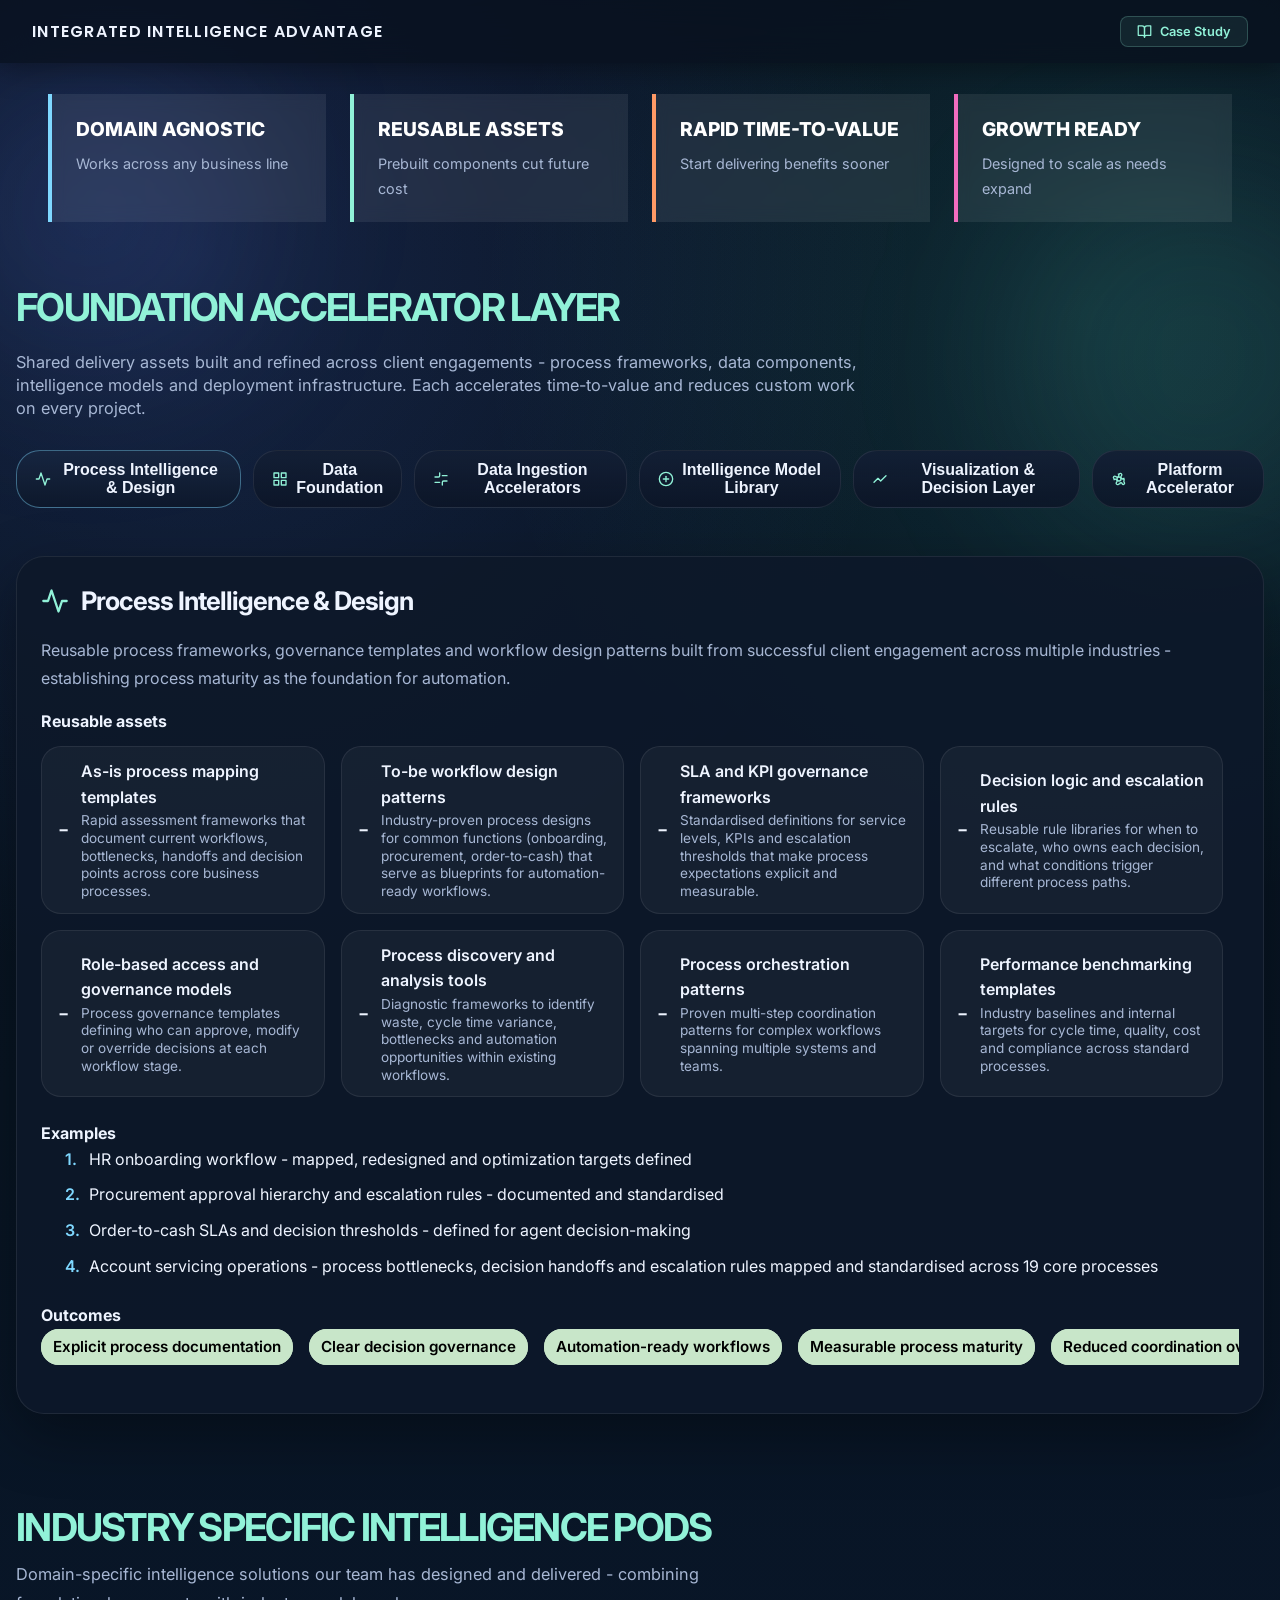
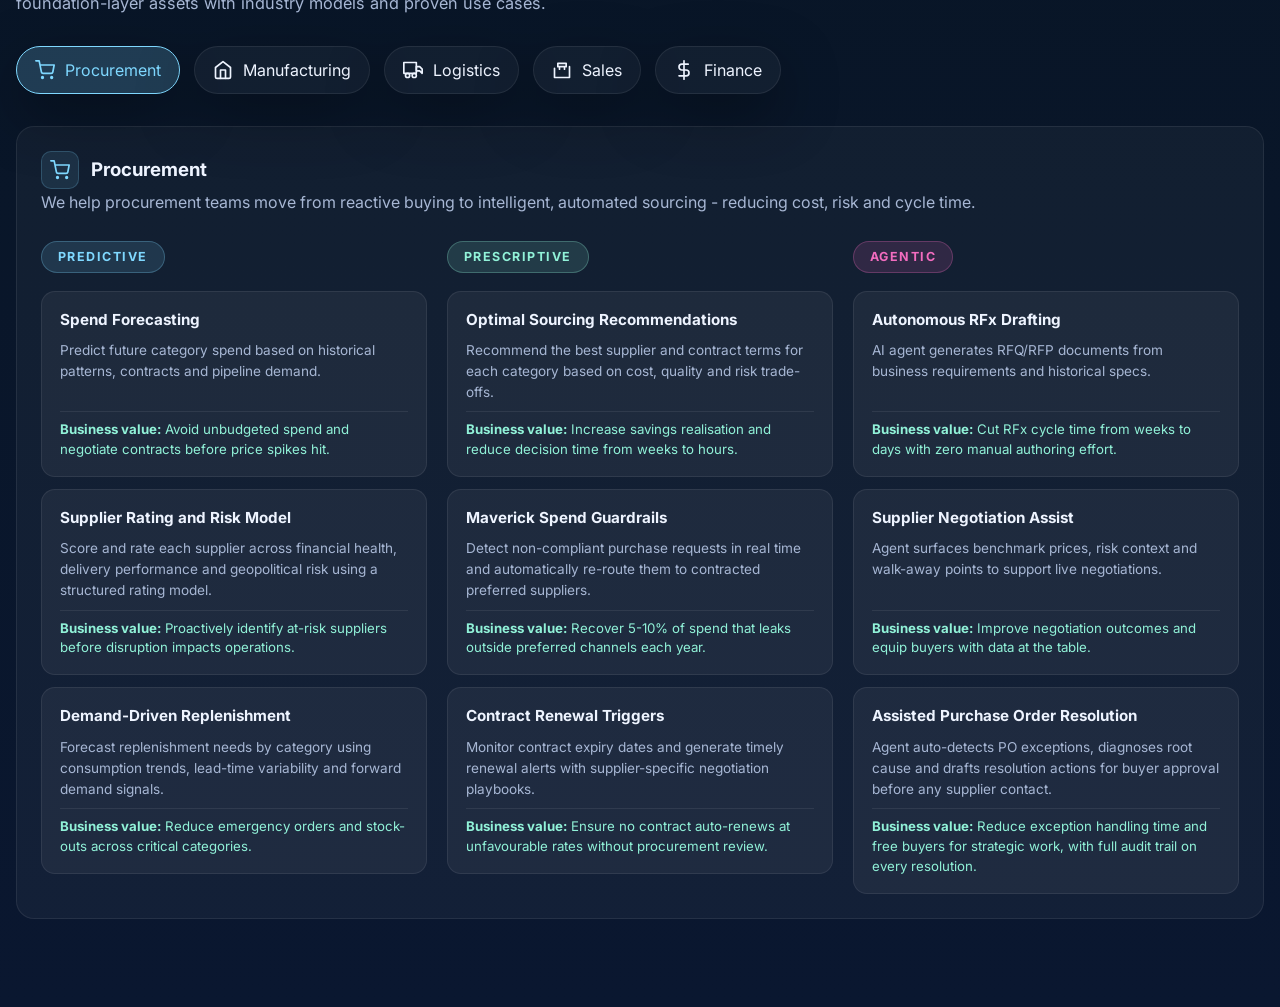
==== commit f8505730: "Add Use Case Discovery to Intelligence Model Library, revert pod description - Use Case Discovery ad" ====
--- a/index.html
+++ b/index.html
@@ -100,7 +100,7 @@
     <section class="preview-section">
       <div class="section-heading narrow">
         <h2 class="eyebrow">Industry Specific Intelligence Pods</h2>
-        <p>Domain-specific intelligence solutions designed and validated through client engagements. Use cases surfaced from real policy and procedure libraries, prioritised by business value, and delivered at speed through the Foundation Accelerator layer.</p>
+        <p>Domain-specific intelligence solutions our team has designed and delivered - combining foundation-layer assets with industry models and proven use cases.</p>
       </div>
 
       <div class="pod-preview-row">
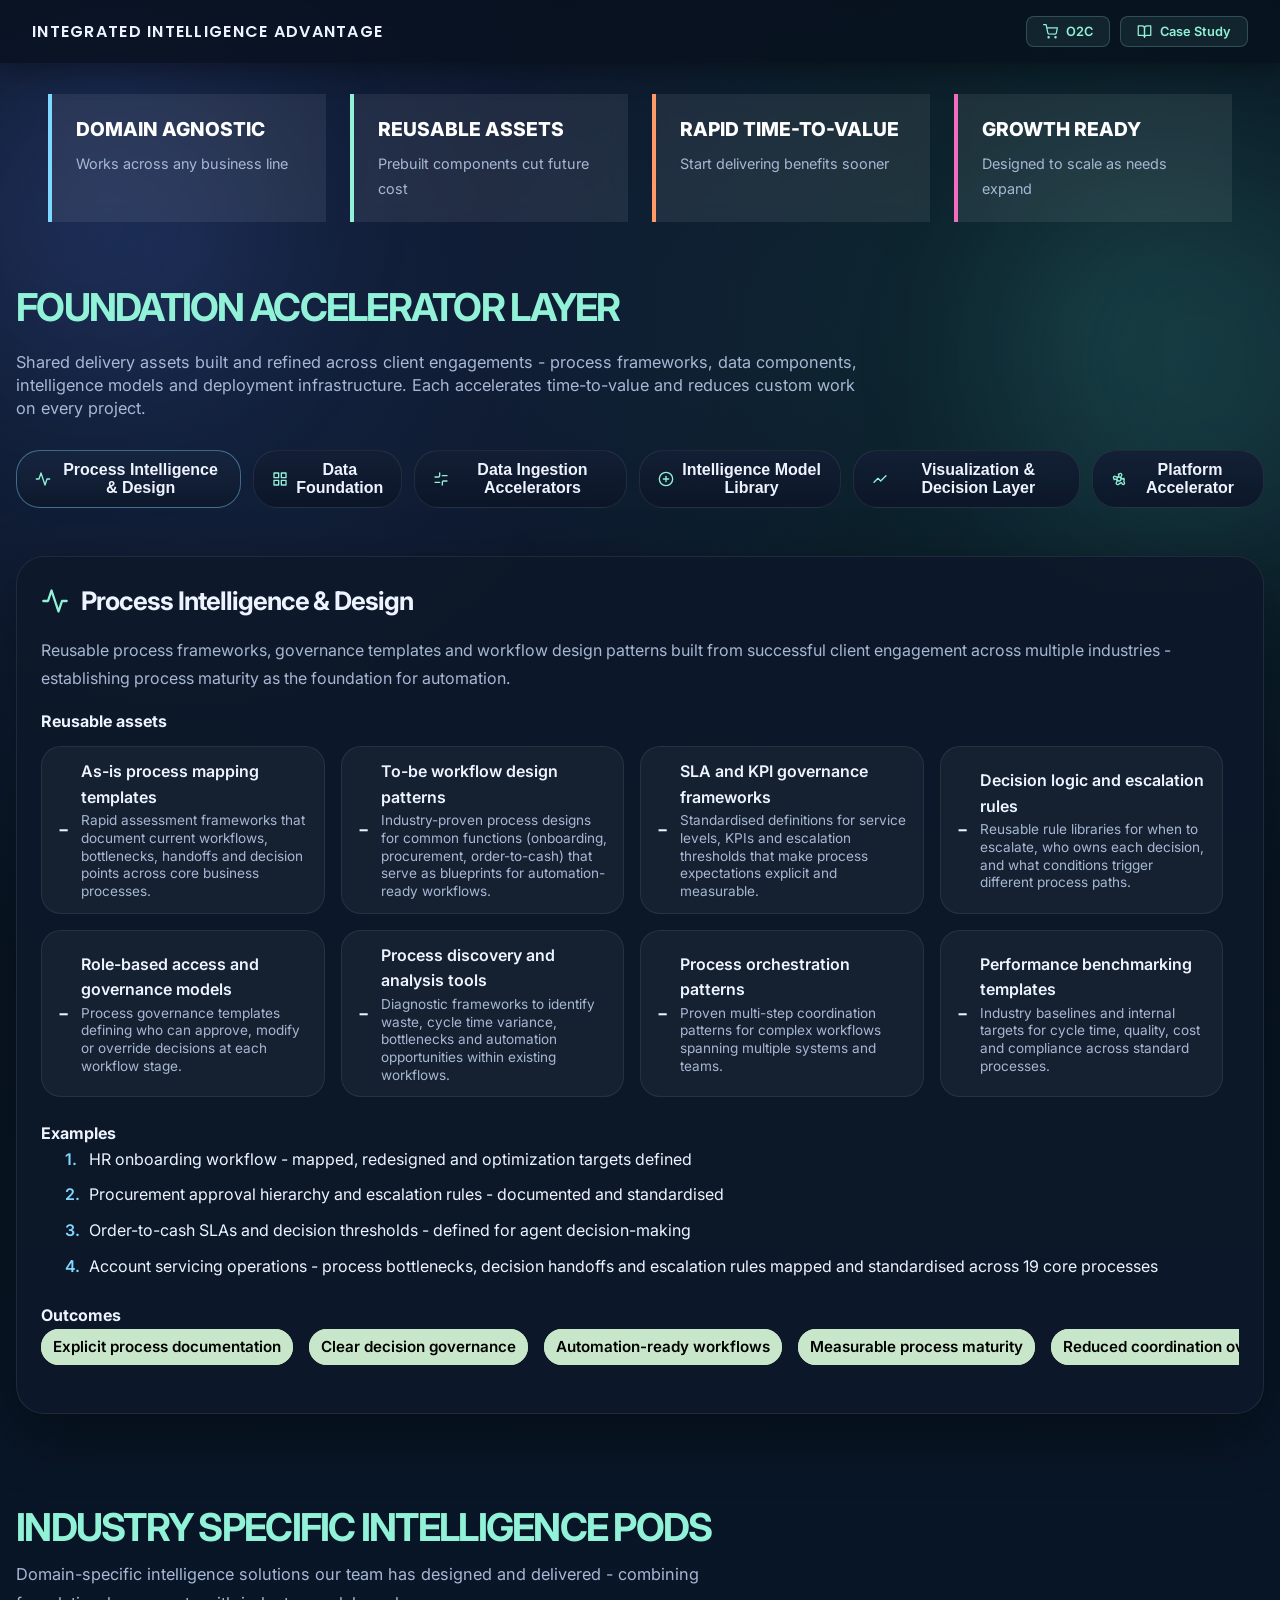
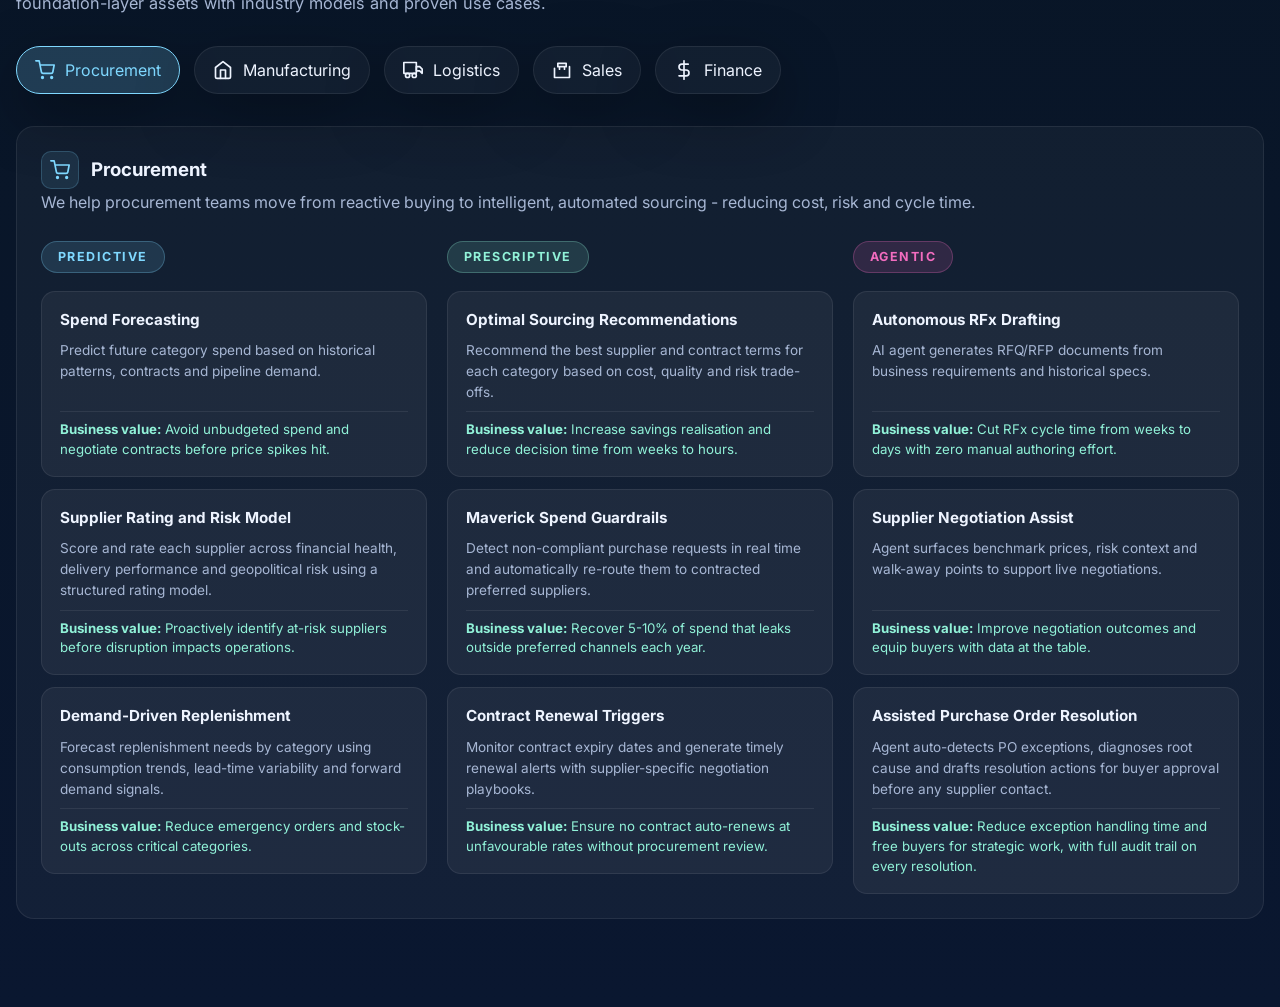
==== commit a6dcbc5f: "Add O2C transformation page with full six-stage process architecture - New o2c.html: end-to-end O2C " ====
--- a/index.html
+++ b/index.html
@@ -20,10 +20,16 @@
       <div class="brand">
         <span>Integrated Intelligence Advantage</span>
       </div>
-      <a href="journey.html" class="header-nav-btn">
-        <svg width="15" height="15" viewBox="0 0 24 24" fill="none" stroke="currentColor" stroke-width="2" stroke-linecap="round" stroke-linejoin="round"><path d="M2 3h6a4 4 0 0 1 4 4v14a3 3 0 0 0-3-3H2z"></path><path d="M22 3h-6a4 4 0 0 0-4 4v14a3 3 0 0 1 3-3h7z"></path></svg>
-        Case Study
-      </a>
+      <div style="display:flex; gap:10px; align-items:center;">
+        <a href="o2c.html" class="header-nav-btn">
+          <svg width="15" height="15" viewBox="0 0 24 24" fill="none" stroke="currentColor" stroke-width="2" stroke-linecap="round" stroke-linejoin="round"><circle cx="9" cy="21" r="1"></circle><circle cx="20" cy="21" r="1"></circle><path d="M1 1h4l2.68 13.39a2 2 0 0 0 2 1.61h9.72a2 2 0 0 0 2-1.61L23 6H6"></path></svg>
+          O2C
+        </a>
+        <a href="journey.html" class="header-nav-btn">
+          <svg width="15" height="15" viewBox="0 0 24 24" fill="none" stroke="currentColor" stroke-width="2" stroke-linecap="round" stroke-linejoin="round"><path d="M2 3h6a4 4 0 0 1 4 4v14a3 3 0 0 0-3-3H2z"></path><path d="M22 3h-6a4 4 0 0 0-4 4v14a3 3 0 0 1 3-3h7z"></path></svg>
+          Case Study
+        </a>
+      </div>
     </div>
   </header>
 
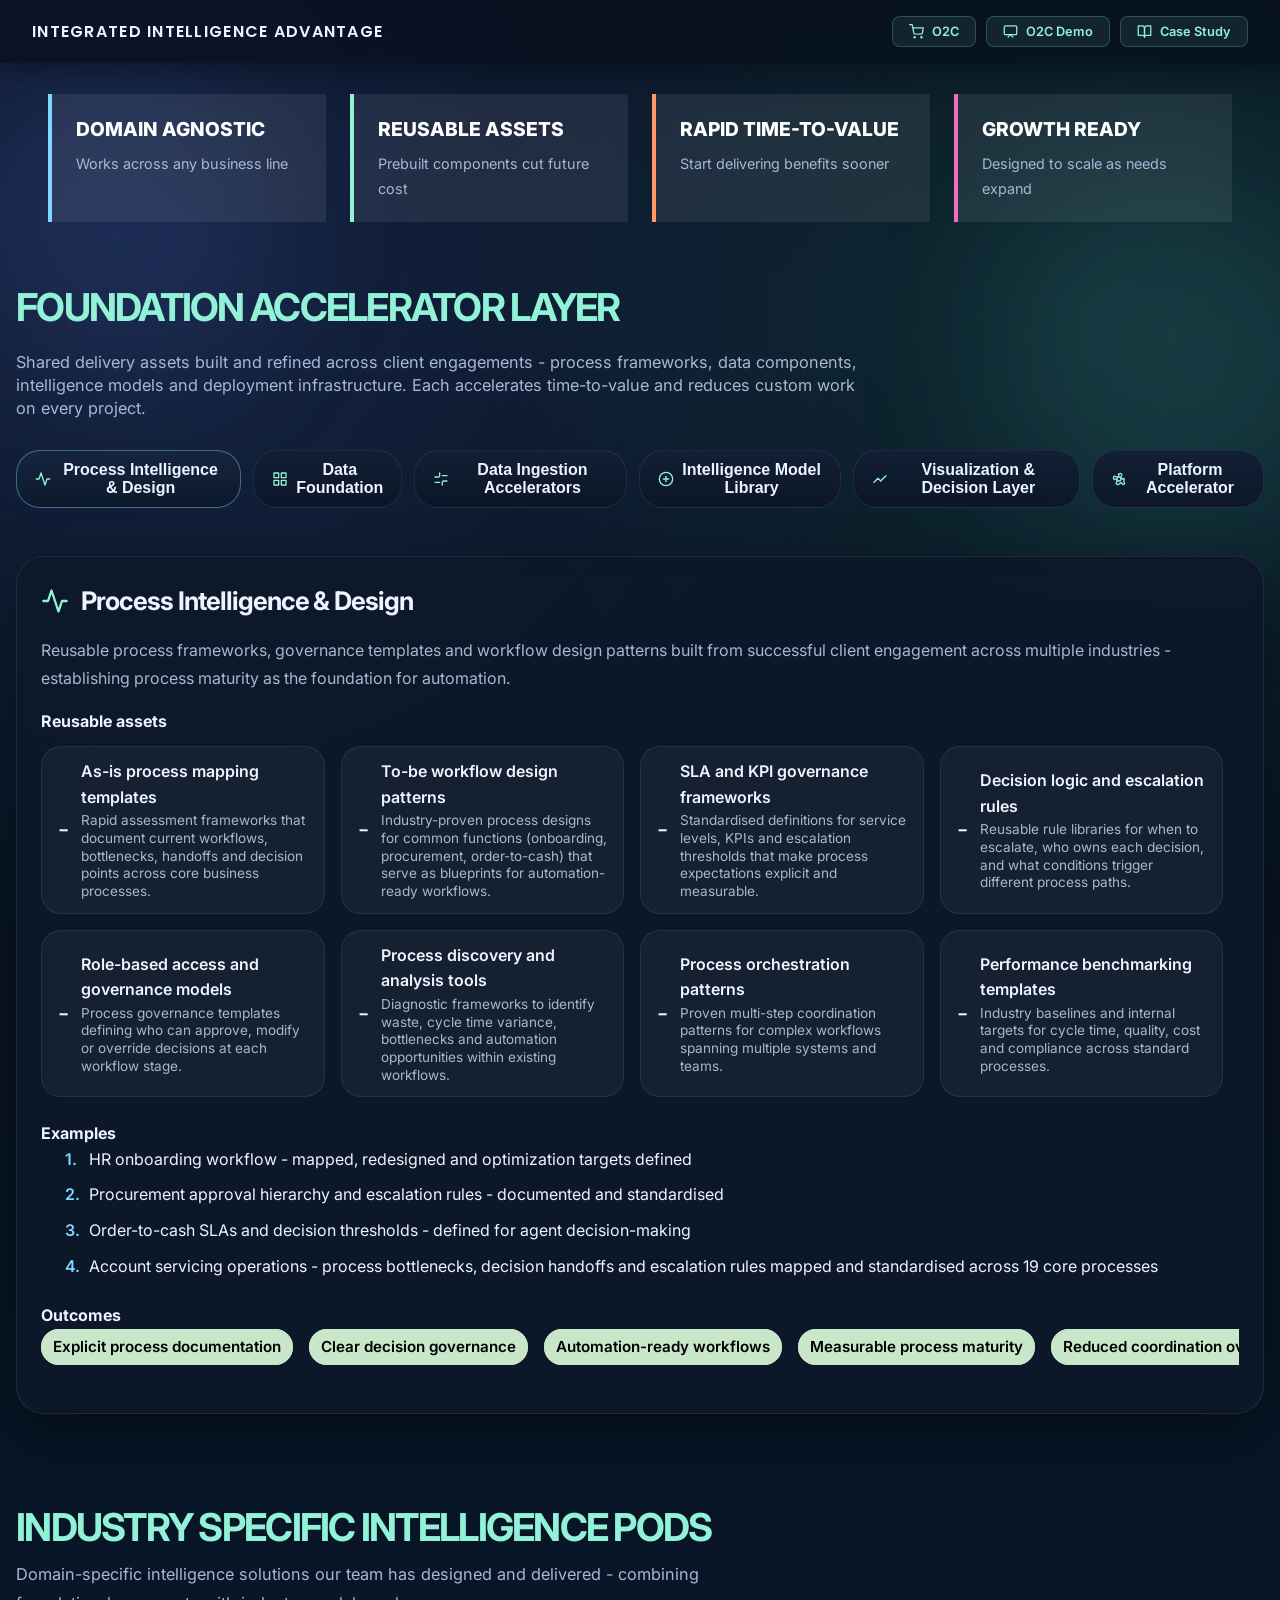
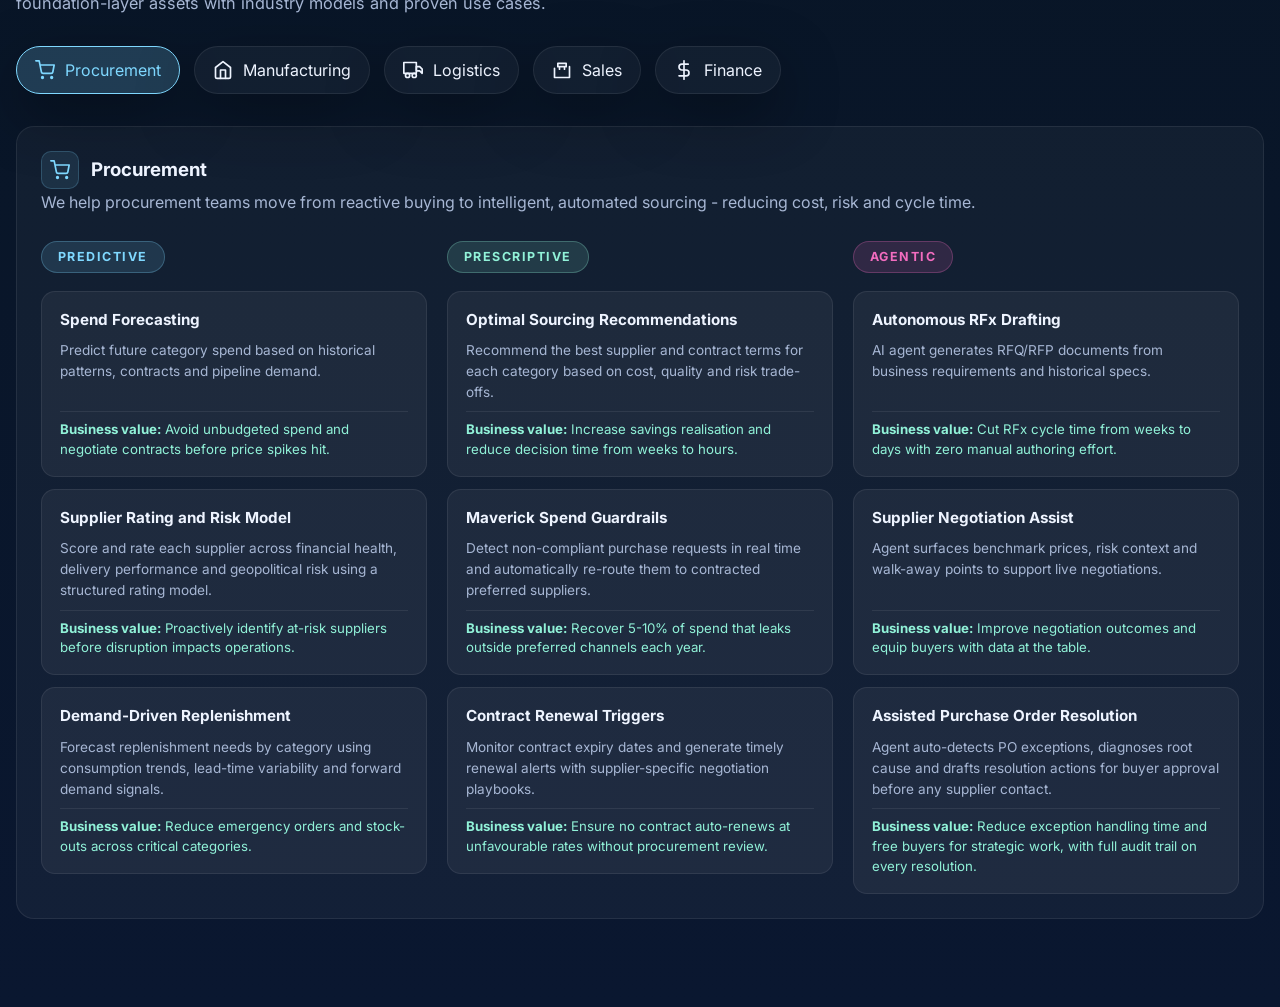
==== commit c0e615dc: "Add O2C Demo page and nav link Add o2c-demo.html (O2C Intelligence Platform dashboard) and link it i" ====
--- a/index.html
+++ b/index.html
@@ -24,6 +24,10 @@
         <a href="o2c.html" class="header-nav-btn">
           <svg width="15" height="15" viewBox="0 0 24 24" fill="none" stroke="currentColor" stroke-width="2" stroke-linecap="round" stroke-linejoin="round"><circle cx="9" cy="21" r="1"></circle><circle cx="20" cy="21" r="1"></circle><path d="M1 1h4l2.68 13.39a2 2 0 0 0 2 1.61h9.72a2 2 0 0 0 2-1.61L23 6H6"></path></svg>
           O2C
+        </a>
+        <a href="o2c-demo.html" class="header-nav-btn" target="_blank">
+          <svg width="15" height="15" viewBox="0 0 24 24" fill="none" stroke="currentColor" stroke-width="2" stroke-linecap="round" stroke-linejoin="round"><rect x="2" y="3" width="20" height="14" rx="2" ry="2"></rect><polyline points="8 21 12 17 16 21"></polyline></svg>
+          O2C Demo
         </a>
         <a href="journey.html" class="header-nav-btn">
           <svg width="15" height="15" viewBox="0 0 24 24" fill="none" stroke="currentColor" stroke-width="2" stroke-linecap="round" stroke-linejoin="round"><path d="M2 3h6a4 4 0 0 1 4 4v14a3 3 0 0 0-3-3H2z"></path><path d="M22 3h-6a4 4 0 0 0-4 4v14a3 3 0 0 1 3-3h7z"></path></svg>
